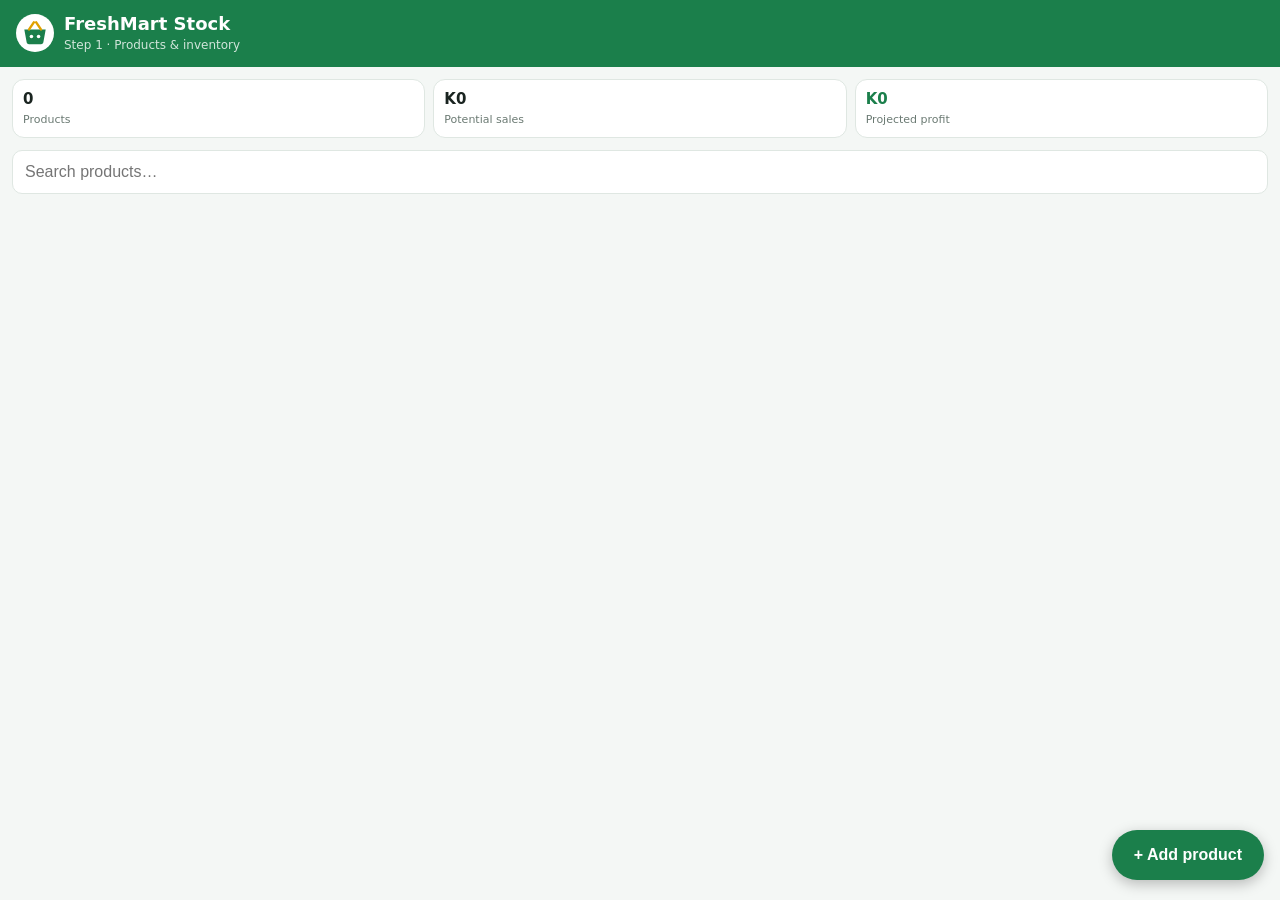
==== index.html @ 60456b50 "Add initial HTML structure for FreshMart Stock" ====
<!doctype html>
<html lang="en">
<head>
<meta charset="utf-8">
<meta name="viewport" content="width=device-width,initial-scale=1,maximum-scale=1">
<meta name="theme-color" content="#1b7f4b">
<title>FreshMart Stock</title>
<style>
:root{--g:#1b7f4b;--gd:#145f38;--bg:#f4f7f5;--card:#fff;--tx:#1a2420;--mu:#6b7a73;--bd:#dfe7e2;--red:#c0392b;--amb:#e0a100}
*{box-sizing:border-box;-webkit-tap-highlight-color:transparent}
body{margin:0;font-family:system-ui,Segoe UI,Roboto,sans-serif;background:var(--bg);color:var(--tx);padding-bottom:90px}
header{background:var(--g);color:#fff;padding:14px 16px;display:flex;align-items:center;gap:10px;position:sticky;top:0;z-index:5}
header h1{font-size:18px;margin:0;line-height:1.1}
header small{opacity:.8;font-size:12px}
.stats{display:grid;grid-template-columns:repeat(3,1fr);gap:8px;padding:12px 12px 4px}
.stat{background:var(--card);border-radius:12px;padding:10px;border:1px solid var(--bd)}
.stat b{display:block;font-size:15px}.stat span{font-size:11px;color:var(--mu)}
.stat.p b{color:var(--g)}
.search{padding:8px 12px}
input,select{width:100%;padding:12px;border:1px solid var(--bd);border-radius:10px;font-size:16px;background:#fff;color:var(--tx)}
label{font-size:12px;color:var(--mu);display:block;margin:10px 0 4px}
.item{background:var(--card);margin:8px 12px;border-radius:14px;border:1px solid var(--bd);padding:10px;display:flex;gap:10px;align-items:center}
.thumb{width:64px;height:64px;border-radius:12px;flex:none;object-fit:cover;display:flex;align-items:center;justify-content:center;color:#fff;font-weight:700;font-size:28px;overflow:hidden}
.thumb img{width:100%;height:100%;object-fit:cover}
.info{flex:1;min-width:0}
.info h3{margin:0;font-size:15px;white-space:nowrap;overflow:hidden;text-overflow:ellipsis}
.info .m{font-size:12px;color:var(--mu);margin-top:2px}
.info .pp{font-size:12px;color:var(--g);font-weight:600;margin-top:2px}
.qty{text-align:center;flex:none}
.qty b{font-size:20px;display:block}.qty span{font-size:10px;color:var(--mu)}
.low b{color:var(--red)}
.fab{position:fixed;right:16px;bottom:20px;background:var(--g);color:#fff;border:0;border-radius:28px;padding:16px 22px;font-size:16px;font-weight:600;box-shadow:0 4px 14px rgba(0,0,0,.25)}
.sheet{position:fixed;inset:0;background:rgba(0,0,0,.45);display:none;z-index:10;align-items:flex-end}
.sheet.on{display:flex}
.panel{background:#fff;width:100%;max-height:94vh;overflow:auto;border-radius:20px 20px 0 0;padding:16px}
.panel h2{margin:0 0 6px;font-size:18px}
.row{display:grid;grid-template-columns:1fr 1fr;gap:10px}
.photo{display:flex;gap:12px;align-items:center;margin-top:6px}
.photo .thumb{width:84px;height:84px;font-size:36px}
.btn{border:0;border-radius:10px;padding:13px;font-size:15px;font-weight:600;width:100%}
.btn.p{background:var(--g);color:#fff}.btn.s{background:#e8efeb;color:var(--tx)}.btn.d{background:#fdecea;color:var(--red)}
.calc{background:#eef8f2;border:1px solid #cfe8d9;border-radius:12px;padding:12px;margin-top:12px;font-size:14px}
.calc div{display:flex;justify-content:space-between;padding:3px 0}
.calc .big{font-weight:700;color:var(--g);font-size:16px;border-top:1px dashed #b9dcc8;margin-top:4px;padding-top:7px}
.empty{text-align:center;color:var(--mu);padding:50px 24px}
.acts{display:flex;gap:8px;margin-top:14px}
</style>
</head>
<body>
<header>
  <svg width="38" height="38" viewBox="0 0 64 64"><circle cx="32" cy="32" r="32" fill="#fff"/><path d="M14 26h36l-4 22a4 4 0 0 1-4 3H22a4 4 0 0 1-4-3z" fill="#1b7f4b"/><path d="M22 26l8-12M42 26l-8-12" stroke="#e0a100" stroke-width="4" stroke-linecap="round"/><circle cx="26" cy="38" r="3" fill="#fff"/><circle cx="38" cy="38" r="3" fill="#fff"/></svg>
  <div><h1>FreshMart Stock</h1><small>Step 1 · Products &amp; inventory</small></div>
</header>

<div class="stats">
  <div class="stat"><b id="sItems">0</b><span>Products</span></div>
  <div class="stat"><b id="sValue">K0</b><span>Potential sales</span></div>
  <div class="stat p"><b id="sProfit">K0</b><span>Projected profit</span></div>
</div>
<div class="search"><input id="q" placeholder="Search products…" oninput="render()"></div>
<div id="list"></div>
<button class="fab" onclick="openForm()">+ Add product</button>

<div class="sheet" id="sheet" onclick="if(event.target===this)closeForm()">
  <div class="panel">
    <h2 id="fTitle">New product</h2>
    <label>Product photo (tap to take or choose)</label>
    <div class="photo">
      <div class="thumb" id="fThumb" onclick="document.getElementById('file').click()">?</div>
      <div style="flex:1">
        <button class="btn s" onclick="document.getElementById('file').click()">📷 Capture photo</button>
        <div style="font-size:11px;color:var(--mu);margin-top:6px">No photo? A logo badge is made automatically from the name.</div>
      </div>
    </div>
    <input type="file" id="file" accept="image/*" capture="environment" hidden onchange="photo(this)">

    <label>Product name</label>
    <input id="fName" placeholder="e.g. Rice 5kg" oninput="calc();preview()">
    <div class="row">
      <div><label>Category</label>
        <select id="fCat"><option>Staples</option><option>Drinks</option><option>Dairy</option><option>Fresh</option><option>Snacks</option><option>Household</option><option>Other</option></select></div>
      <div><label>Unit</label><input id="fUnit" value="pcs" placeholder="pcs, kg, pack"></div>
    </div>
    <div class="row">
      <div><label>Cost price (K)</label><input id="fCost" type="number" inputmode="decimal" step="0.01" oninput="fromMarkup()"></div>
      <div><label>Markup (%)</label><input id="fMark" type="number" inputmode="decimal" step=
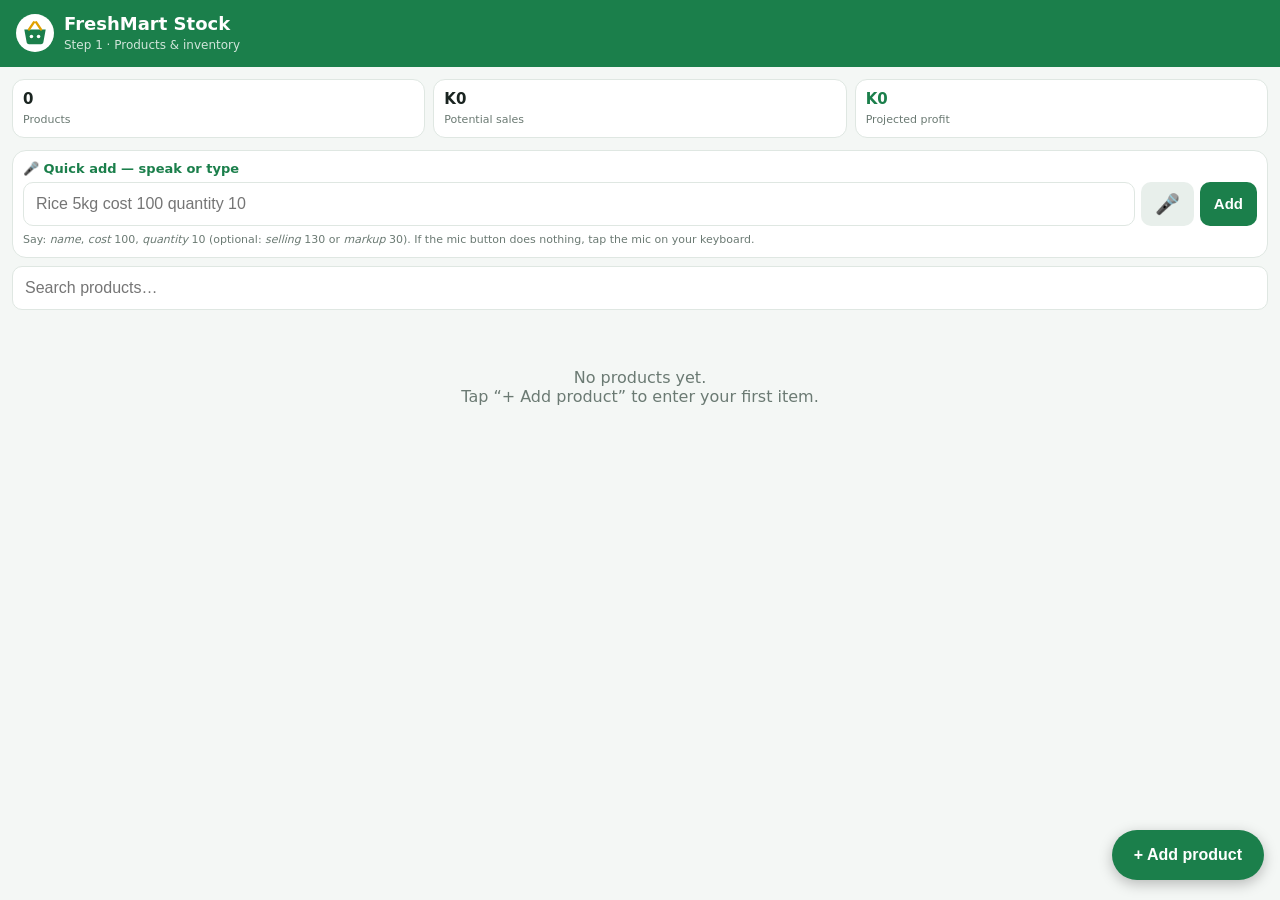
==== commit 8a169f62: "Update index.html" ====
--- a/index.html
+++ b/index.html
@@ -44,6 +44,14 @@
 .calc .big{font-weight:700;color:var(--g);font-size:16px;border-top:1px dashed #b9dcc8;margin-top:4px;padding-top:7px}
 .empty{text-align:center;color:var(--mu);padding:50px 24px}
 .acts{display:flex;gap:8px;margin-top:14px}
+.qa{background:#fff;margin:8px 12px 0;border:1px solid var(--bd);border-radius:14px;padding:10px}
+.qa-h{font-size:13px;font-weight:700;color:var(--g);margin-bottom:6px}
+.qa-r{display:flex;gap:6px}
+.qa-r input{flex:1;min-width:0}
+.qa-r button{border:0;border-radius:10px;font-size:15px;font-weight:600;padding:0 14px}
+.qa-r .mic{background:#e8efeb;font-size:20px}
+.qa-r .go{background:var(--g);color:#fff}
+.qa-t{font-size:11px;color:var(--mu);margin-top:6px;line-height:1.4}
 </style>
 </head>
 <body>
@@ -56,6 +64,15 @@
   <div class="stat"><b id="sItems">0</b><span>Products</span></div>
   <div class="stat"><b id="sValue">K0</b><span>Potential sales</span></div>
   <div class="stat p"><b id="sProfit">K0</b><span>Projected profit</span></div>
+</div>
+<div class="qa">
+  <div class="qa-h">🎤 Quick add — speak or type</div>
+  <div class="qa-r">
+    <input id="qa" placeholder="Rice 5kg cost 100 quantity 10" onkeydown="if(event.key==='Enter')quickAdd()">
+    <button class="mic" onclick="mic()">🎤</button>
+    <button class="go" onclick="quickAdd()">Add</button>
+  </div>
+  <div class="qa-t">Say: <i>name</i>, <i>cost</i> 100, <i>quantity</i> 10 (optional: <i>selling</i> 130 or <i>markup</i> 30). If the mic button does nothing, tap the mic on your keyboard.</div>
 </div>
 <div class="search"><input id="q" placeholder="Search products…" oninput="render()"></div>
 <div id="list"></div>
@@ -83,4 +100,163 @@
     </div>
     <div class="row">
       <div><label>Cost price (K)</label><input id="fCost" type="number" inputmode="decimal" step="0.01" oninput="fromMarkup()"></div>
-      <div><label>Markup (%)</label><input id="fMark" type="number" inputmode="decimal" step=
+      <div><label>Markup (%)</label><input id="fMark" type="number" inputmode="decimal" step="0.1" value="25" oninput="fromMarkup()"></div>
+    </div>
+    <label>Selling price (K) — auto, or type your own</label>
+    <input id="fSell" type="number" inputmode="decimal" step="0.01" oninput="fromSell()">
+    <div class="row">
+      <div><label>Quantity received</label><input id="fQty" type="number" inputmode="numeric" oninput="calc()"></div>
+      <div><label>Low-stock alert at</label><input id="fLow" type="number" inputmode="numeric" value="5"></div>
+    </div>
+
+    <div class="calc" id="calc"></div>
+    <div class="acts">
+      <button class="btn d" id="fDel" style="display:none" onclick="del()">Delete</button>
+      <button class="btn s" onclick="closeForm()">Cancel</button>
+      <button class="btn p" onclick="save()">Save</button>
+    </div>
+  </div>
+</div>
+
+<div class="sheet" id="rsheet" onclick="if(event.target===this)this.classList.remove('on')">
+  <div class="panel">
+    <h2 id="rTitle">Receive stock</h2>
+    <label>Quantity arriving</label>
+    <input id="rQty" type="number" inputmode="numeric">
+    <label>New cost price (K) — leave as is if unchanged</label>
+    <input id="rCost" type="number" inputmode="decimal" step="0.01">
+    <div class="acts">
+      <button class="btn s" onclick="document.getElementById('rsheet').classList.remove('on')">Cancel</button>
+      <button class="btn p" onclick="receive()">Add to stock</button>
+    </div>
+  </div>
+</div>
+
+<script>
+const K='freshmart.products.v1';
+let P=[];try{P=JSON.parse(localStorage.getItem(K)||'[]')}catch(e){P=[]}
+let editId=null,img=null,recId=null;
+const $=id=>document.getElementById(id);
+const M=n=>'K'+(Math.round((+n||0)*100)/100).toLocaleString(undefined,{minimumFractionDigits:0,maximumFractionDigits:2});
+const store=()=>{try{localStorage.setItem(K,JSON.stringify(P))}catch(e){alert('Storage full — photos are too big. Delete some items.')}};
+function hue(s){let h=0;for(const c of s)h=(h*31+c.charCodeAt(0))%360;return h}
+function badge(name,im){
+  if(im)return `<img src="${im}">`;
+  return (name||'?').trim().charAt(0).toUpperCase()||'?';
+}
+function bg(name){return `background:hsl(${hue(name||'?')},55%,42%)`}
+function render(){
+  const q=$('q').value.toLowerCase();
+  const L=P.filter(p=>p.name.toLowerCase().includes(q));
+  $('list').innerHTML=L.length?L.map(p=>{
+    const low=p.qty<=p.low;
+    return `<div class="item"><div class="thumb" style="${p.img?'':bg(p.name)}" onclick="openForm('${p.id}')">${badge(p.name,p.img)}</div>
+    <div class="info" onclick="openForm('${p.id}')"><h3>${esc(p.name)}</h3>
+    <div class="m">${esc(p.cat)} · Cost ${M(p.cost)} → Sell ${M(p.sell)}</div>
+    <div class="pp">Profit/unit ${M(p.sell-p.cost)} · If all sold ${M((p.sell-p.cost)*p.qty)}</div></div>
+    <div class="qty ${low?'low':''}" onclick="openRec('${p.id}')"><b>${p.qty}</b><span>${low?'LOW · ':''}${esc(p.unit)} · +stock</span></div></div>`}).join(''):
+    `<div class="empty">${P.length?'No match.':'No products yet.<br>Tap “+ Add product” to enter your first item.'}</div>`;
+  $('sItems').textContent=P.length;
+  $('sValue').textContent=M(P.reduce((a,p)=>a+p.sell*p.qty,0));
+  $('sProfit').textContent=M(P.reduce((a,p)=>a+(p.sell-p.cost)*p.qty,0));
+}
+function esc(s){return String(s).replace(/[&<>"]/g,c=>({'&':'&amp;','<':'&lt;','>':'&gt;','"':'&quot;'}[c]))}
+function preview(){const n=$('fName').value;$('fThumb').innerHTML=badge(n,img);$('fThumb').style.cssText=img?'':bg(n)}
+function photo(inp){
+  const f=inp.files[0];if(!f)return;
+  const r=new FileReader();
+  r.onload=e=>{const i=new Image();i.onload=()=>{
+    const s=320,c=document.createElement('canvas'),k=Math.min(1,s/Math.max(i.width,i.height));
+    c.width=i.width*k;c.height=i.height*k;c.getContext('2d').drawImage(i,0,0,c.width,c.height);
+    img=c.toDataURL('image/jpeg',.7);preview()};i.src=e.target.result};
+  r.readAsDataURL(f);inp.value='';
+}
+function fromMarkup(){
+  const c=+$('fCost').value,m=+$('fMark').value;
+  if(c>0)$('fSell').value=(Math.round(c*(1+m/100)*100)/100);calc();
+}
+function fromSell(){
+  const c=+$('fCost').value,s=+$('fSell').value;
+  if(c>0&&s>0)$('fMark').value=Math.round((s/c-1)*1000)/10;calc();
+}
+function calc(){
+  const c=+$('fCost').value||0,s=+$('fSell').value||0,q=+$('fQty').value||0;
+  $('calc').innerHTML=`<div><span>Money spent on stock</span><b>${M(c*q)}</b></div>
+  <div><span>Profit per unit</span><b>${M(s-c)}</b></div>
+  <div><span>Potential sales (all sold)</span><b>${M(s*q)}</b></div>
+  <div class="big"><span>Projected profit</span><span>${M((s-c)*q)}</span></div>`;
+}
+function openForm(id){
+  editId=id||null;const p=P.find(x=>x.id===id);
+  img=p?p.img:null;
+  $('fTitle').textContent=p?'Edit product':'New product';
+  $('fName').value=p?p.name:'';$('fCat').value=p?p.cat:'Staples';$('fUnit').value=p?p.unit:'pcs';
+  $('fCost').value=p?p.cost:'';$('fSell').value=p?p.sell:'';$('fQty').value=p?p.qty:'';$('fLow').value=p?p.low:5;
+  $('fMark').value=p&&p.cost>0?Math.round((p.sell/p.cost-1)*1000)/10:25;
+  $('fDel').style.display=p?'block':'none';
+  preview();calc();$('sheet').classList.add('on');
+}
+function closeForm(){$('sheet').classList.remove('on')}
+function save(){
+  const name=$('fName').value.trim(),cost=+$('fCost').value,sell=+$('fSell').value;
+  if(!name)return alert('Enter the product name.');
+  if(!(cost>0))return alert('Enter the cost price.');
+  if(!(sell>0))return alert('Enter a selling price or markup.');
+  const o={name,cat:$('fCat').value,unit:$('fUnit').value||'pcs',cost,sell,qty:+$('fQty').value||0,low:+$('fLow').value||0,img};
+  if(editId){Object.assign(P.find(x=>x.id===editId),o)}else{P.unshift({id:'p'+Date.now(),...o})}
+  store();closeForm();render();
+}
+function del(){if(confirm('Delete this product?')){P=P.filter(x=>x.id!==editId);store();closeForm();render()}}
+function openRec(id){recId=id;const p=P.find(x=>x.id===id);$('rTitle').textContent='Receive stock: '+p.name;$('rQty').value='';$('rCost').value=p.cost;$('rsheet').classList.add('on')}
+function receive(){
+  const p=P.find(x=>x.id===recId),q=+$('rQty').value,c=+$('rCost').value;
+  if(!(q>0))return alert('Enter the quantity.');
+  if(c>0&&c!==p.cost){const m=p.sell/p.cost;p.cost=c;p.sell=Math.round(c*m*100)/100}
+  p.qty+=q;store();$('rsheet').classList.remove('on');render();
+}
+/* ---- Quick add by voice / typing ---- */
+function parseQuick(t){
+  t=(t||'').toLowerCase().replace(/cost price/g,'cost').replace(/selling price|sell price|sale price/g,'selling').replace(/mark up/g,'markup').replace(/kwacha|zmw/g,' ').replace(/,/g,' ');
+  const g=re=>{const m=t.match(re);return m?parseFloat(m[1]):null};
+  const kw=/\b(cost|costs|bought|price|sell|selling|sells|markup|quantity|qty|pieces|units|stock|received)\b/;
+  const i=t.search(kw);
+  let name=(i>0?t.slice(0,i):(i===0?'':t)).replace(/\b(add|new|product)\b/g,'').trim();
+  name=name.charAt(0).toUpperCase()+name.slice(1);
+  const N='(\\d+(?:\\.\\d+)?)';
+  const cost=g(new RegExp('\\b(?:cost|costs|bought)\\b\\D{0,12}?'+N));
+  const sell=g(new RegExp('\\b(?:selling|sell|sells|price)\\b\\D{0,12}?'+N));
+  const mark=g(new RegExp('\\bmarkup\\b\\D{0,12}?'+N));
+  let qty=g(new RegExp('\\b(?:quantity|qty|stock|received)\\b\\D{0,12}?'+N));
+  if(qty===null)qty=g(new RegExp(N+'\\s*(?:pieces|units|packs|bags|bottles|loaves)'));
+  return {name,cost,sell,mark,qty};
+}
+//END_PARSE
+function quickAdd(){
+  const txt=$('qa').value.trim();
+  if(!txt)return alert('Say or type the product first, e.g. Rice 5kg cost 100 quantity 10');
+  const r=parseQuick(txt);
+  openForm();
+  if(r.name)$('fName').value=r.name;
+  if(r.cost!==null)$('fCost').value=r.cost;
+  if(r.qty!==null)$('fQty').value=r.qty;
+  if(r.mark!==null)$('fMark').value=r.mark;
+  if(r.cost!==null){ if(r.sell!==null){$('fSell').value=r.sell;fromSell()}else fromMarkup() }
+  else if(r.sell!==null)$('fSell').value=r.sell;
+  preview();calc();
+  $('qa').value='';
+  if(r.cost===null||!r.name)setTimeout(()=>alert('I heard: "'+txt+'"\nCheck the name and cost price, then tap Save.'),150);
+}
+function mic(){
+  const SR=window.SpeechRecognition||window.webkitSpeechRecognition;
+  if(!SR){$('qa').focus();return alert('Tap the microphone on your keyboard, speak, then tap Add.')}
+  try{
+    const r=new SR();r.lang='en-US';r.interimResults=false;
+    r.onresult=e=>{$('qa').value=e.results[0][0].transcript;quickAdd()};
+    r.onerror=()=>{$('qa').focus();alert('Mic not available here. Tap the microphone on your keyboard, speak, then tap Add.')};
+    r.start();
+  }catch(e){$('qa').focus();alert('Tap the microphone on your keyboard, speak, then tap Add.')}
+}
+render();
+</script>
+</body>
+</html>
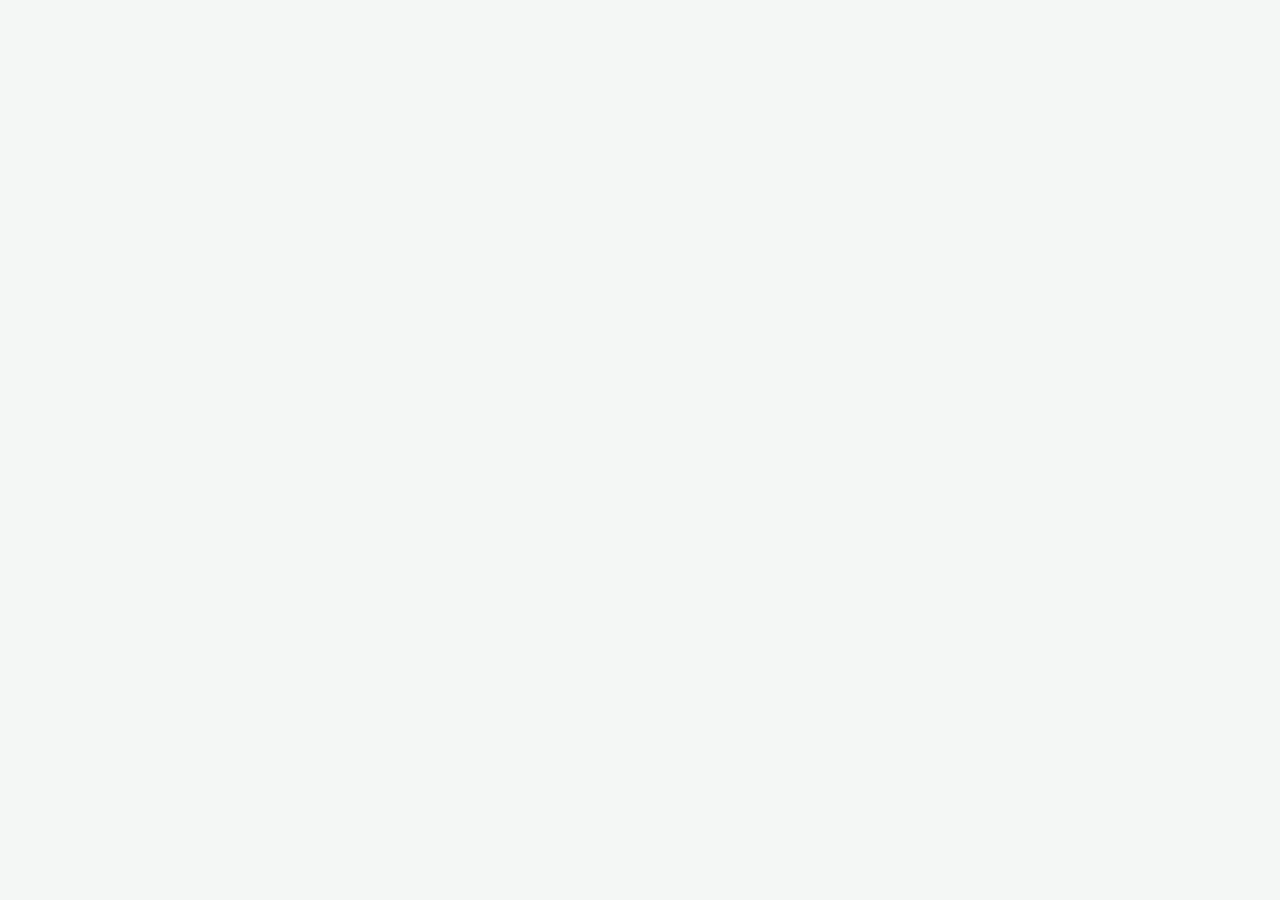
==== commit ad432684: "Adjust grid layout and style for stats section" ====
--- a/index.html
+++ b/index.html
@@ -12,9 +12,9 @@
 header{background:var(--g);color:#fff;padding:14px 16px;display:flex;align-items:center;gap:10px;position:sticky;top:0;z-index:5}
 header h1{font-size:18px;margin:0;line-height:1.1}
 header small{opacity:.8;font-size:12px}
-.stats{display:grid;grid-template-columns:repeat(3,1fr);gap:8px;padding:12px 12px 4px}
+.stats{display:grid;grid-template-columns:1fr 1fr;gap:8px;padding:12px 12px 4px}
 .stat{background:var(--card);border-radius:12px;padding:10px;border:1px solid var(--bd)}
-.stat b{display:block;font-size:15px}.stat span{font-size:11px;color:var(--mu)}
+.stat b{display:block;font-size:16px}.stat span{font-size:11px;color:var(--mu)}
 .stat.p b{color:var(--g)}
 .search{padding:8px 12px}
 input,select{width:100%;padding:12px;border:1px solid var(--bd);border-radius:10px;font-size:16px;background:#fff;color:var(--tx)}
@@ -29,234 +29,12 @@
 .qty{text-align:center;flex:none}
 .qty b{font-size:20px;display:block}.qty span{font-size:10px;color:var(--mu)}
 .low b{color:var(--red)}
+.red{color:var(--red);font-weight:600}
+.sellb{border:0;background:var(--g);color:#fff;border-radius:10px;padding:10px 12px;font-weight:600;font-size:13px;flex:none}
 .fab{position:fixed;right:16px;bottom:20px;background:var(--g);color:#fff;border:0;border-radius:28px;padding:16px 22px;font-size:16px;font-weight:600;box-shadow:0 4px 14px rgba(0,0,0,.25)}
 .sheet{position:fixed;inset:0;background:rgba(0,0,0,.45);display:none;z-index:10;align-items:flex-end}
 .sheet.on{display:flex}
 .panel{background:#fff;width:100%;max-height:94vh;overflow:auto;border-radius:20px 20px 0 0;padding:16px}
 .panel h2{margin:0 0 6px;font-size:18px}
 .row{display:grid;grid-template-columns:1fr 1fr;gap:10px}
-.photo{display:flex;gap:12px;align-items:center;margin-top:6px}
-.photo .thumb{width:84px;height:84px;font-size:36px}
-.btn{border:0;border-radius:10px;padding:13px;font-size:15px;font-weight:600;width:100%}
-.btn.p{background:var(--g);color:#fff}.btn.s{background:#e8efeb;color:var(--tx)}.btn.d{background:#fdecea;color:var(--red)}
-.calc{background:#eef8f2;border:1px solid #cfe8d9;border-radius:12px;padding:12px;margin-top:12px;font-size:14px}
-.calc div{display:flex;justify-content:space-between;padding:3px 0}
-.calc .big{font-weight:700;color:var(--g);font-size:16px;border-top:1px dashed #b9dcc8;margin-top:4px;padding-top:7px}
-.empty{text-align:center;color:var(--mu);padding:50px 24px}
-.acts{display:flex;gap:8px;margin-top:14px}
-.qa{background:#fff;margin:8px 12px 0;border:1px solid var(--bd);border-radius:14px;padding:10px}
-.qa-h{font-size:13px;font-weight:700;color:var(--g);margin-bottom:6px}
-.qa-r{display:flex;gap:6px}
-.qa-r input{flex:1;min-width:0}
-.qa-r button{border:0;border-radius:10px;font-size:15px;font-weight:600;padding:0 14px}
-.qa-r .mic{background:#e8efeb;font-size:20px}
-.qa-r .go{background:var(--g);color:#fff}
-.qa-t{font-size:11px;color:var(--mu);margin-top:6px;line-height:1.4}
-</style>
-</head>
-<body>
-<header>
-  <svg width="38" height="38" viewBox="0 0 64 64"><circle cx="32" cy="32" r="32" fill="#fff"/><path d="M14 26h36l-4 22a4 4 0 0 1-4 3H22a4 4 0 0 1-4-3z" fill="#1b7f4b"/><path d="M22 26l8-12M42 26l-8-12" stroke="#e0a100" stroke-width="4" stroke-linecap="round"/><circle cx="26" cy="38" r="3" fill="#fff"/><circle cx="38" cy="38" r="3" fill="#fff"/></svg>
-  <div><h1>FreshMart Stock</h1><small>Step 1 · Products &amp; inventory</small></div>
-</header>
-
-<div class="stats">
-  <div class="stat"><b id="sItems">0</b><span>Products</span></div>
-  <div class="stat"><b id="sValue">K0</b><span>Potential sales</span></div>
-  <div class="stat p"><b id="sProfit">K0</b><span>Projected profit</span></div>
-</div>
-<div class="qa">
-  <div class="qa-h">🎤 Quick add — speak or type</div>
-  <div class="qa-r">
-    <input id="qa" placeholder="Rice 5kg cost 100 quantity 10" onkeydown="if(event.key==='Enter')quickAdd()">
-    <button class="mic" onclick="mic()">🎤</button>
-    <button class="go" onclick="quickAdd()">Add</button>
-  </div>
-  <div class="qa-t">Say: <i>name</i>, <i>cost</i> 100, <i>quantity</i> 10 (optional: <i>selling</i> 130 or <i>markup</i> 30). If the mic button does nothing, tap the mic on your keyboard.</div>
-</div>
-<div class="search"><input id="q" placeholder="Search products…" oninput="render()"></div>
-<div id="list"></div>
-<button class="fab" onclick="openForm()">+ Add product</button>
-
-<div class="sheet" id="sheet" onclick="if(event.target===this)closeForm()">
-  <div class="panel">
-    <h2 id="fTitle">New product</h2>
-    <label>Product photo (tap to take or choose)</label>
-    <div class="photo">
-      <div class="thumb" id="fThumb" onclick="document.getElementById('file').click()">?</div>
-      <div style="flex:1">
-        <button class="btn s" onclick="document.getElementById('file').click()">📷 Capture photo</button>
-        <div style="font-size:11px;color:var(--mu);margin-top:6px">No photo? A logo badge is made automatically from the name.</div>
-      </div>
-    </div>
-    <input type="file" id="file" accept="image/*" capture="environment" hidden onchange="photo(this)">
-
-    <label>Product name</label>
-    <input id="fName" placeholder="e.g. Rice 5kg" oninput="calc();preview()">
-    <div class="row">
-      <div><label>Category</label>
-        <select id="fCat"><option>Staples</option><option>Drinks</option><option>Dairy</option><option>Fresh</option><option>Snacks</option><option>Household</option><option>Other</option></select></div>
-      <div><label>Unit</label><input id="fUnit" value="pcs" placeholder="pcs, kg, pack"></div>
-    </div>
-    <div class="row">
-      <div><label>Cost price (K)</label><input id="fCost" type="number" inputmode="decimal" step="0.01" oninput="fromMarkup()"></div>
-      <div><label>Markup (%)</label><input id="fMark" type="number" inputmode="decimal" step="0.1" value="25" oninput="fromMarkup()"></div>
-    </div>
-    <label>Selling price (K) — auto, or type your own</label>
-    <input id="fSell" type="number" inputmode="decimal" step="0.01" oninput="fromSell()">
-    <div class="row">
-      <div><label>Quantity received</label><input id="fQty" type="number" inputmode="numeric" oninput="calc()"></div>
-      <div><label>Low-stock alert at</label><input id="fLow" type="number" inputmode="numeric" value="5"></div>
-    </div>
-
-    <div class="calc" id="calc"></div>
-    <div class="acts">
-      <button class="btn d" id="fDel" style="display:none" onclick="del()">Delete</button>
-      <button class="btn s" onclick="closeForm()">Cancel</button>
-      <button class="btn p" onclick="save()">Save</button>
-    </div>
-  </div>
-</div>
-
-<div class="sheet" id="rsheet" onclick="if(event.target===this)this.classList.remove('on')">
-  <div class="panel">
-    <h2 id="rTitle">Receive stock</h2>
-    <label>Quantity arriving</label>
-    <input id="rQty" type="number" inputmode="numeric">
-    <label>New cost price (K) — leave as is if unchanged</label>
-    <input id="rCost" type="number" inputmode="decimal" step="0.01">
-    <div class="acts">
-      <button class="btn s" onclick="document.getElementById('rsheet').classList.remove('on')">Cancel</button>
-      <button class="btn p" onclick="receive()">Add to stock</button>
-    </div>
-  </div>
-</div>
-
-<script>
-const K='freshmart.products.v1';
-let P=[];try{P=JSON.parse(localStorage.getItem(K)||'[]')}catch(e){P=[]}
-let editId=null,img=null,recId=null;
-const $=id=>document.getElementById(id);
-const M=n=>'K'+(Math.round((+n||0)*100)/100).toLocaleString(undefined,{minimumFractionDigits:0,maximumFractionDigits:2});
-const store=()=>{try{localStorage.setItem(K,JSON.stringify(P))}catch(e){alert('Storage full — photos are too big. Delete some items.')}};
-function hue(s){let h=0;for(const c of s)h=(h*31+c.charCodeAt(0))%360;return h}
-function badge(name,im){
-  if(im)return `<img src="${im}">`;
-  return (name||'?').trim().charAt(0).toUpperCase()||'?';
-}
-function bg(name){return `background:hsl(${hue(name||'?')},55%,42%)`}
-function render(){
-  const q=$('q').value.toLowerCase();
-  const L=P.filter(p=>p.name.toLowerCase().includes(q));
-  $('list').innerHTML=L.length?L.map(p=>{
-    const low=p.qty<=p.low;
-    return `<div class="item"><div class="thumb" style="${p.img?'':bg(p.name)}" onclick="openForm('${p.id}')">${badge(p.name,p.img)}</div>
-    <div class="info" onclick="openForm('${p.id}')"><h3>${esc(p.name)}</h3>
-    <div class="m">${esc(p.cat)} · Cost ${M(p.cost)} → Sell ${M(p.sell)}</div>
-    <div class="pp">Profit/unit ${M(p.sell-p.cost)} · If all sold ${M((p.sell-p.cost)*p.qty)}</div></div>
-    <div class="qty ${low?'low':''}" onclick="openRec('${p.id}')"><b>${p.qty}</b><span>${low?'LOW · ':''}${esc(p.unit)} · +stock</span></div></div>`}).join(''):
-    `<div class="empty">${P.length?'No match.':'No products yet.<br>Tap “+ Add product” to enter your first item.'}</div>`;
-  $('sItems').textContent=P.length;
-  $('sValue').textContent=M(P.reduce((a,p)=>a+p.sell*p.qty,0));
-  $('sProfit').textContent=M(P.reduce((a,p)=>a+(p.sell-p.cost)*p.qty,0));
-}
-function esc(s){return String(s).replace(/[&<>"]/g,c=>({'&':'&amp;','<':'&lt;','>':'&gt;','"':'&quot;'}[c]))}
-function preview(){const n=$('fName').value;$('fThumb').innerHTML=badge(n,img);$('fThumb').style.cssText=img?'':bg(n)}
-function photo(inp){
-  const f=inp.files[0];if(!f)return;
-  const r=new FileReader();
-  r.onload=e=>{const i=new Image();i.onload=()=>{
-    const s=320,c=document.createElement('canvas'),k=Math.min(1,s/Math.max(i.width,i.height));
-    c.width=i.width*k;c.height=i.height*k;c.getContext('2d').drawImage(i,0,0,c.width,c.height);
-    img=c.toDataURL('image/jpeg',.7);preview()};i.src=e.target.result};
-  r.readAsDataURL(f);inp.value='';
-}
-function fromMarkup(){
-  const c=+$('fCost').value,m=+$('fMark').value;
-  if(c>0)$('fSell').value=(Math.round(c*(1+m/100)*100)/100);calc();
-}
-function fromSell(){
-  const c=+$('fCost').value,s=+$('fSell').value;
-  if(c>0&&s>0)$('fMark').value=Math.round((s/c-1)*1000)/10;calc();
-}
-function calc(){
-  const c=+$('fCost').value||0,s=+$('fSell').value||0,q=+$('fQty').value||0;
-  $('calc').innerHTML=`<div><span>Money spent on stock</span><b>${M(c*q)}</b></div>
-  <div><span>Profit per unit</span><b>${M(s-c)}</b></div>
-  <div><span>Potential sales (all sold)</span><b>${M(s*q)}</b></div>
-  <div class="big"><span>Projected profit</span><span>${M((s-c)*q)}</span></div>`;
-}
-function openForm(id){
-  editId=id||null;const p=P.find(x=>x.id===id);
-  img=p?p.img:null;
-  $('fTitle').textContent=p?'Edit product':'New product';
-  $('fName').value=p?p.name:'';$('fCat').value=p?p.cat:'Staples';$('fUnit').value=p?p.unit:'pcs';
-  $('fCost').value=p?p.cost:'';$('fSell').value=p?p.sell:'';$('fQty').value=p?p.qty:'';$('fLow').value=p?p.low:5;
-  $('fMark').value=p&&p.cost>0?Math.round((p.sell/p.cost-1)*1000)/10:25;
-  $('fDel').style.display=p?'block':'none';
-  preview();calc();$('sheet').classList.add('on');
-}
-function closeForm(){$('sheet').classList.remove('on')}
-function save(){
-  const name=$('fName').value.trim(),cost=+$('fCost').value,sell=+$('fSell').value;
-  if(!name)return alert('Enter the product name.');
-  if(!(cost>0))return alert('Enter the cost price.');
-  if(!(sell>0))return alert('Enter a selling price or markup.');
-  const o={name,cat:$('fCat').value,unit:$('fUnit').value||'pcs',cost,sell,qty:+$('fQty').value||0,low:+$('fLow').value||0,img};
-  if(editId){Object.assign(P.find(x=>x.id===editId),o)}else{P.unshift({id:'p'+Date.now(),...o})}
-  store();closeForm();render();
-}
-function del(){if(confirm('Delete this product?')){P=P.filter(x=>x.id!==editId);store();closeForm();render()}}
-function openRec(id){recId=id;const p=P.find(x=>x.id===id);$('rTitle').textContent='Receive stock: '+p.name;$('rQty').value='';$('rCost').value=p.cost;$('rsheet').classList.add('on')}
-function receive(){
-  const p=P.find(x=>x.id===recId),q=+$('rQty').value,c=+$('rCost').value;
-  if(!(q>0))return alert('Enter the quantity.');
-  if(c>0&&c!==p.cost){const m=p.sell/p.cost;p.cost=c;p.sell=Math.round(c*m*100)/100}
-  p.qty+=q;store();$('rsheet').classList.remove('on');render();
-}
-/* ---- Quick add by voice / typing ---- */
-function parseQuick(t){
-  t=(t||'').toLowerCase().replace(/cost price/g,'cost').replace(/selling price|sell price|sale price/g,'selling').replace(/mark up/g,'markup').replace(/kwacha|zmw/g,' ').replace(/,/g,' ');
-  const g=re=>{const m=t.match(re);return m?parseFloat(m[1]):null};
-  const kw=/\b(cost|costs|bought|price|sell|selling|sells|markup|quantity|qty|pieces|units|stock|received)\b/;
-  const i=t.search(kw);
-  let name=(i>0?t.slice(0,i):(i===0?'':t)).replace(/\b(add|new|product)\b/g,'').trim();
-  name=name.charAt(0).toUpperCase()+name.slice(1);
-  const N='(\\d+(?:\\.\\d+)?)';
-  const cost=g(new RegExp('\\b(?:cost|costs|bought)\\b\\D{0,12}?'+N));
-  const sell=g(new RegExp('\\b(?:selling|sell|sells|price)\\b\\D{0,12}?'+N));
-  const mark=g(new RegExp('\\bmarkup\\b\\D{0,12}?'+N));
-  let qty=g(new RegExp('\\b(?:quantity|qty|stock|received)\\b\\D{0,12}?'+N));
-  if(qty===null)qty=g(new RegExp(N+'\\s*(?:pieces|units|packs|bags|bottles|loaves)'));
-  return {name,cost,sell,mark,qty};
-}
-//END_PARSE
-function quickAdd(){
-  const txt=$('qa').value.trim();
-  if(!txt)return alert('Say or type the product first, e.g. Rice 5kg cost 100 quantity 10');
-  const r=parseQuick(txt);
-  openForm();
-  if(r.name)$('fName').value=r.name;
-  if(r.cost!==null)$('fCost').value=r.cost;
-  if(r.qty!==null)$('fQty').value=r.qty;
-  if(r.mark!==null)$('fMark').value=r.mark;
-  if(r.cost!==null){ if(r.sell!==null){$('fSell').value=r.sell;fromSell()}else fromMarkup() }
-  else if(r.sell!==null)$('fSell').value=r.sell;
-  preview();calc();
-  $('qa').value='';
-  if(r.cost===null||!r.name)setTimeout(()=>alert('I heard: "'+txt+'"\nCheck the name and cost price, then tap Save.'),150);
-}
-function mic(){
-  const SR=window.SpeechRecognition||window.webkitSpeechRecognition;
-  if(!SR){$('qa').focus();return alert('Tap the microphone on your keyboard, speak, then tap Add.')}
-  try{
-    const r=new SR();r.lang='en-US';r.interimResults=false;
-    r.onresult=e=>{$('qa').value=e.results[0][0].transcript;quickAdd()};
-    r.onerror=()=>{$('qa').focus();alert('Mic not available here. Tap the microphone on your keyboard, speak, then tap Add.')};
-    r.start();
-  }catch(e){$('qa').focus();alert('Tap the microphone on your keyboard, speak, then tap Add.')}
-}
-render();
-</script>
-</body>
-</html>
+.photo{displ
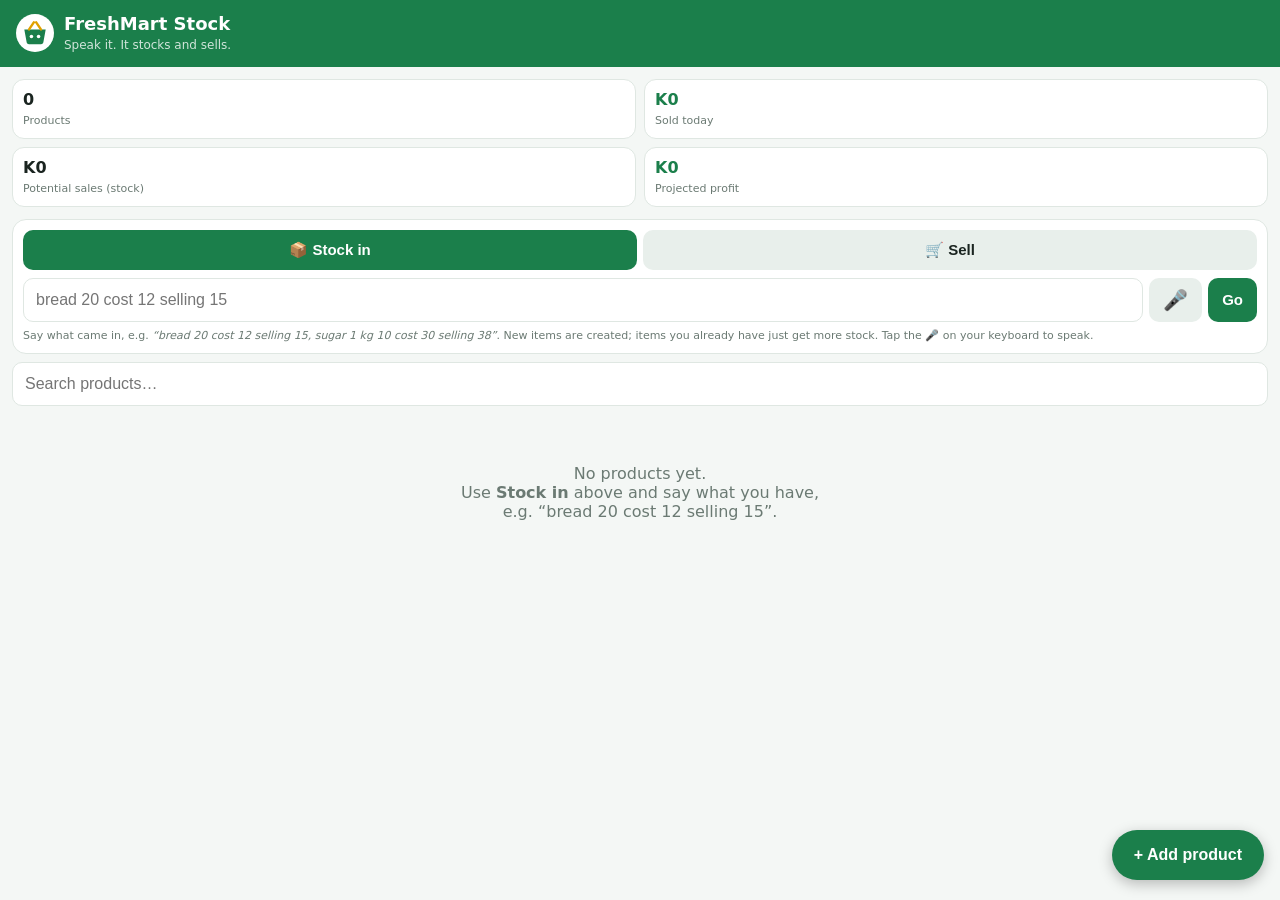
==== commit b9d8756d: "Update styles and structure in index.html" ====
--- a/index.html
+++ b/index.html
@@ -37,4 +37,407 @@
 .panel{background:#fff;width:100%;max-height:94vh;overflow:auto;border-radius:20px 20px 0 0;padding:16px}
 .panel h2{margin:0 0 6px;font-size:18px}
 .row{display:grid;grid-template-columns:1fr 1fr;gap:10px}
-.photo{displ
+.photo{display:flex;gap:12px;align-items:center;margin-top:6px}
+.photo .thumb{width:84px;height:84px;font-size:36px}
+.btn{border:0;border-radius:10px;padding:13px;font-size:15px;font-weight:600;width:100%}
+.btn.p{background:var(--g);color:#fff}.btn.s{background:#e8efeb;color:var(--tx)}.btn.d{background:#fdecea;color:var(--red)}
+.calc{background:#eef8f2;border:1px solid #cfe8d9;border-radius:12px;padding:12px;margin-top:12px;font-size:14px}
+.calc div{display:flex;justify-content:space-between;padding:3px 0}
+.calc .big{font-weight:700;color:var(--g);font-size:16px;border-top:1px dashed #b9dcc8;margin-top:4px;padding-top:7px}
+.empty{text-align:center;color:var(--mu);padding:50px 24px}
+.acts{display:flex;gap:8px;margin-top:14px}
+.cmd{background:#fff;margin:8px 12px 0;border:1px solid var(--bd);border-radius:14px;padding:10px}
+.tabs{display:grid;grid-template-columns:1fr 1fr;gap:6px;margin-bottom:8px}
+.tab{border:0;border-radius:10px;padding:11px;font-size:15px;font-weight:700;background:#e8efeb;color:var(--tx)}
+.tab.on{background:var(--g);color:#fff}
+.qa-r{display:flex;gap:6px}
+.qa-r input{flex:1;min-width:0}
+.qa-r button{border:0;border-radius:10px;font-size:15px;font-weight:600;padding:0 14px}
+.qa-r .mic{background:#e8efeb;font-size:20px}
+.qa-r .go{background:var(--g);color:#fff}
+.qa-t{font-size:11px;color:var(--mu);margin-top:6px;line-height:1.4}
+.ln{display:flex;align-items:center;gap:8px;padding:10px 0;border-bottom:1px solid var(--bd)}
+.ln-n{flex:1;min-width:0}.ln-n b{display:block;font-size:15px}
+.ln-s{font-size:12px;color:var(--mu);margin-top:2px}
+.ln-t{font-weight:700;min-width:64px;text-align:right}
+.stp{display:flex;align-items:center;gap:8px}
+.stp button{width:34px;height:34px;border:0;border-radius:50%;background:#e8efeb;font-size:20px;font-weight:700}
+.stp b{min-width:22px;text-align:center}
+.x{border:0;background:none;color:var(--red);font-size:20px;padding:4px 8px}
+.tot{display:flex;justify-content:space-between;font-size:22px;font-weight:800;color:var(--g);padding:12px 0 4px}
+.chg{font-size:20px;font-weight:800;margin-top:10px;text-align:center;padding:10px;border-radius:10px;background:#eef8f2;color:var(--g)}
+.chg.bad{background:#fdecea;color:var(--red)}
+#toast{position:fixed;left:50%;bottom:90px;transform:translateX(-50%);background:#1a2420;color:#fff;padding:12px 18px;border-radius:12px;font-size:14px;z-index:30;display:none;max-width:90%;text-align:center}
+</style>
+</head>
+<body>
+<header>
+  <svg width="38" height="38" viewBox="0 0 64 64"><circle cx="32" cy="32" r="32" fill="#fff"/><path d="M14 26h36l-4 22a4 4 0 0 1-4 3H22a4 4 0 0 1-4-3z" fill="#1b7f4b"/><path d="M22 26l8-12M42 26l-8-12" stroke="#e0a100" stroke-width="4" stroke-linecap="round"/><circle cx="26" cy="38" r="3" fill="#fff"/><circle cx="38" cy="38" r="3" fill="#fff"/></svg>
+  <div><h1>FreshMart Stock</h1><small>Speak it. It stocks and sells.</small></div>
+</header>
+
+<div class="stats">
+  <div class="stat"><b id="sItems">0</b><span>Products</span></div>
+  <div class="stat p"><b id="sToday">K0</b><span>Sold today</span></div>
+  <div class="stat"><b id="sValue">K0</b><span>Potential sales (stock)</span></div>
+  <div class="stat p"><b id="sProfit">K0</b><span>Projected profit</span></div>
+</div>
+
+<div class="cmd">
+  <div class="tabs">
+    <button class="tab on" id="tStock" onclick="setMode('stock')">📦 Stock in</button>
+    <button class="tab" id="tSell" onclick="setMode('sell')">🛒 Sell</button>
+  </div>
+  <div class="qa-r">
+    <input id="qa" autocomplete="off" onkeydown="if(event.key==='Enter')runCmd()">
+    <button class="mic" onclick="mic()">🎤</button>
+    <button class="go" onclick="runCmd()">Go</button>
+  </div>
+  <div class="qa-t" id="hint"></div>
+</div>
+
+<div class="search"><input id="q" placeholder="Search products…" oninput="render()"></div>
+<div id="list"></div>
+<button class="fab" onclick="openForm()">+ Add product</button>
+<div id="toast"></div>
+
+<div class="sheet" id="vsheet" onclick="if(event.target===this)closeV()"><div class="panel" id="vpanel"></div></div>
+
+<div class="sheet" id="sheet" onclick="if(event.target===this)closeForm()">
+  <div class="panel">
+    <h2 id="fTitle">New product</h2>
+    <label>Product photo (tap to take or choose)</label>
+    <div class="photo">
+      <div class="thumb" id="fThumb" onclick="document.getElementById('file').click()">?</div>
+      <div style="flex:1">
+        <button class="btn s" onclick="document.getElementById('file').click()">📷 Capture photo</button>
+        <div style="font-size:11px;color:var(--mu);margin-top:6px">No photo? A logo badge is made automatically from the name.</div>
+      </div>
+    </div>
+    <input type="file" id="file" accept="image/*" capture="environment" hidden onchange="photo(this)">
+
+    <label>Product name</label>
+    <input id="fName" placeholder="e.g. Rice 5kg" oninput="calc();preview()">
+    <div class="row">
+      <div><label>Category</label>
+        <select id="fCat"><option>Staples</option><option>Drinks</option><option>Dairy</option><option>Fresh</option><option>Snacks</option><option>Household</option><option>Other</option></select></div>
+      <div><label>Unit</label><input id="fUnit" value="pcs" placeholder="pcs, kg, pack"></div>
+    </div>
+    <div class="row">
+      <div><label>Cost price (K)</label><input id="fCost" type="number" inputmode="decimal" step="0.01" oninput="fromMarkup()"></div>
+      <div><label>Markup (%)</label><input id="fMark" type="number" inputmode="decimal" step="0.1" value="25" oninput="fromMarkup()"></div>
+    </div>
+    <label>Selling price (K) — auto, or type your own</label>
+    <input id="fSell" type="number" inputmode="decimal" step="0.01" oninput="fromSell()">
+    <div class="row">
+      <div><label>Quantity in stock</label><input id="fQty" type="number" inputmode="numeric" oninput="calc()"></div>
+      <div><label>Low-stock alert at</label><input id="fLow" type="number" inputmode="numeric" value="5"></div>
+    </div>
+
+    <div class="calc" id="calc"></div>
+    <div class="acts">
+      <button class="btn d" id="fDel" style="display:none" onclick="del()">Delete</button>
+      <button class="btn s" onclick="closeForm()">Cancel</button>
+      <button class="btn p" onclick="save()">Save</button>
+    </div>
+  </div>
+</div>
+
+<div class="sheet" id="rsheet" onclick="if(event.target===this)this.classList.remove('on')">
+  <div class="panel">
+    <h2 id="rTitle">Receive stock</h2>
+    <label>Quantity arriving</label>
+    <input id="rQty" type="number" inputmode="numeric">
+    <label>New cost price (K) — leave as is if unchanged</label>
+    <input id="rCost" type="number" inputmode="decimal" step="0.01">
+    <div class="acts">
+      <button class="btn s" onclick="document.getElementById('rsheet').classList.remove('on')">Cancel</button>
+      <button class="btn p" onclick="receive()">Add to stock</button>
+    </div>
+  </div>
+</div><script>
+const K='freshmart.products.v1',KS='freshmart.sales.v1';
+function load(k){try{return JSON.parse(localStorage.getItem(k)||'[]')}catch(e){return []}}
+let P=load(K),S=load(KS);
+let editId=null,img=null,recId=null,mode='stock',cart=[],miss=[],sl=[],givenVal='';
+const $=id=>document.getElementById(id);
+const M=n=>'K'+(Math.round((+n||0)*100)/100).toLocaleString(undefined,{minimumFractionDigits:0,maximumFractionDigits:2});
+const rnd=n=>Math.round(n*100)/100;
+function put(k,v){try{localStorage.setItem(k,JSON.stringify(v))}catch(e){alert('Storage full — photos are too big. Delete some items.')}}
+const store=()=>put(K,P);
+function esc(s){return String(s).replace(/[&<>"]/g,c=>({'&':'&amp;','<':'&lt;','>':'&gt;','"':'&quot;'}[c]))}
+function toast(t){const e=$('toast');e.textContent=t;e.style.display='block';clearTimeout(toast.t);toast.t=setTimeout(()=>e.style.display='none',3500)}
+function hue(s){let h=0;for(const c of s)h=(h*31+c.charCodeAt(0))%360;return h}
+function badge(name,im){if(im)return `<img src="${im}">`;return (name||'?').trim().charAt(0).toUpperCase()||'?'}
+function bg(name){return `background:hsl(${hue(name||'?')},55%,42%)`}
+
+/* ================= LIST ================= */
+function render(){
+  const q=$('q').value.toLowerCase();
+  const L=P.filter(p=>p.name.toLowerCase().includes(q));
+  $('list').innerHTML=L.length?L.map(p=>{
+    const low=p.qty<=p.low;
+    return `<div class="item"><div class="thumb" style="${p.img?'':bg(p.name)}" onclick="openForm('${p.id}')">${badge(p.name,p.img)}</div>
+    <div class="info" onclick="openForm('${p.id}')"><h3>${esc(p.name)}</h3>
+    <div class="m">Cost ${M(p.cost)} → Sell ${M(p.sell)}${p.sell<=0?' · <span class="red">⚠ set price</span>':''}</div>
+    <div class="pp">Profit/unit ${M(p.sell-p.cost)} · If all sold ${M((p.sell-p.cost)*p.qty)}</div></div>
+    <div class="qty ${low?'low':''}" onclick="openRec('${p.id}')"><b>${p.qty}</b><span>${low?'LOW · ':''}${esc(p.unit)} · +stock</span></div>
+    <button class="sellb" onclick="sellOne('${p.id}')">Sell</button></div>`}).join(''):
+    `<div class="empty">${P.length?'No match.':'No products yet.<br>Use <b>Stock in</b> above and say what you have,<br>e.g. “bread 20 cost 12 selling 15”.'}</div>`;
+  const d0=new Date();d0.setHours(0,0,0,0);
+  $('sItems').textContent=P.length;
+  $('sToday').textContent=M(S.filter(s=>s.t>=d0.getTime()).reduce((a,s)=>a+s.total,0));
+  $('sValue').textContent=M(P.reduce((a,p)=>a+p.sell*p.qty,0));
+  $('sProfit').textContent=M(P.reduce((a,p)=>a+(p.sell-p.cost)*p.qty,0));
+}
+
+/* ================= SPEECH → ITEMS ================= */
+//PARSE_START
+const NW={zero:0,one:1,two:2,three:3,four:4,five:5,six:6,seven:7,eight:8,nine:9,ten:10,eleven:11,twelve:12,thirteen:13,fourteen:14,fifteen:15,sixteen:16,seventeen:17,eighteen:18,nineteen:19,twenty:20,thirty:30,forty:40,fifty:50,sixty:60,seventy:70,eighty:80,ninety:90,dozen:12,half:0.5};
+const TENS='twenty|thirty|forty|fifty|sixty|seventy|eighty|ninety',ONES='one|two|three|four|five|six|seven|eight|nine';
+const LEAD=/^(?:i\s+)?(?:have\s+|just\s+)?(?:sold|sell|sale|add|stock|received|bought|buying|got|new|products?)\b\s*/;
+const key=s=>(s||'').toLowerCase().replace(/[^a-z0-9]/g,'');
+function norm(t){
+  t=(t||'').toLowerCase();
+  t=t.replace(new RegExp('\\b('+TENS+')[\\s-]+('+ONES+')\\b','g'),(m,a,b)=>NW[a]+NW[b]);
+  t=t.replace(new RegExp('\\b('+Object.keys(NW).join('|')+')\\b','g'),m=>NW[m]);
+  t=t.replace(/\b(\d+)\s+hundred\b/g,(m,n)=>n*100).replace(/\bhundred\b/g,'100');
+  t=t.replace(/\bk(?=\d)/g,'').replace(/\b(kwacha|zmw|please|um|uh)\b/g,' ');
+  t=t.replace(/cost price/g,'cost').replace(/(selling|sell|sale)\s+price/g,'selling').replace(/mark\s*up/g,'markup').replace(/\b(percent|per cent)\b|%/g,' ');
+  return t.replace(/\s+/g,' ').trim();
+}
+function splitItems(t){
+  return t.split(/\s*(?:,|;|\.\s|\b(?:then|next|also|plus)\b|\band\b(?!\s+(?:cost|selling|sell|price|markup|quantity|qty|stock)\b))\s*/).map(s=>s.trim()).filter(Boolean);
+}
+function parseSeg(s){
+  s=s.replace(LEAD,' ').trim();
+  const num='(\\d+(?:\\.\\d+)?)';
+  const take=re=>{const m=s.match(re);if(!m)return null;s=s.replace(m[0],' ');return parseFloat(m[1])};
+  const cost=take(new RegExp('\\b(?:cost|costs|bought|buying)\\b\\D{0,10}?'+num));
+  const sell=take(new RegExp('\\b(?:selling|sell|sells|price)\\b\\D{0,10}?'+num));
+  const mark=take(new RegExp('\\bmarkup\\b\\D{0,10}?'+num));
+  let qty=take(new RegExp('\\b(?:quantity|qty|stock|received)\\b\\D{0,10}?'+num));
+  let size='';
+  const sm=s.match(/(\d+(?:\.\d+)?)\s*(kg|g|ml|l|litres?|liters?|lb)\b/);
+  if(sm){size=sm[1]+sm[2].replace(/^lit.*/,'l');s=s.replace(sm[0],' ')}
+  const nm=s.match(/\b\d+(?:\.\d+)?\b/);
+  if(nm){if(qty===null)qty=parseFloat(nm[0]);s=s.replace(nm[0],' ')}
+  s=s.replace(/\b(loaf|loaves|pack|packs|packet|packets|bottle|bottles|bag|bags|piece|pieces|pcs|tin|tins|can|cans|unit|units|of|the|a|an)\b/g,' ');
+  let name=s.replace(/[^a-z\s'-]/g,' ').replace(/\s+/g,' ').trim();
+  if(!name)return null;
+  name=name.replace(/\b[a-z]/g,c=>c.toUpperCase())+(size?' '+size:'');
+  return {name,qty,cost,sell,mark};
+}
+function parseAll(text){return splitItems(norm(text)).map(parseSeg).filter(Boolean)}
+function findProduct(name){
+  const k=key(name);if(k.length<2)return null;
+  const alts=[k,k.replace(/(es|s)$/,'')].filter(x=>x.length>=2);
+  let best=null,bs=0;
+  for(const p of P){
+    const pk=key(p.name);if(pk.length<2)continue;let sc=0;
+    for(const a of alts){
+      if(pk===a)sc=Math.max(sc,4);
+      else if(pk.startsWith(a)||a.startsWith(pk))sc=Math.max(sc,3);
+      else if(a.length>=3&&(pk.includes(a)||a.includes(pk)))sc=Math.max(sc,2);
+    }
+    if(sc>bs){bs=sc;best=p}
+  }
+  return best;
+}
+//PARSE_END
+
+/* ================= COMMAND BAR ================= */
+const HINTS={
+ stock:'Say what came in, e.g. <i>“bread 20 cost 12 selling 15, sugar 1 kg 10 cost 30 selling 38”</i>. New items are created; items you already have just get more stock. Tap the 🎤 on your keyboard to speak.',
+ sell:'Say what was sold, e.g. <i>“sold 2 bread and 1 sugar”</i>. You will see the total, enter what the customer gave, and get the change. Tap the 🎤 on your keyboard to speak.'
+};
+const PH={stock:'bread 20 cost 12 selling 15',sell:'sold 2 bread and 1 sugar'};
+function setMode(m){
+  mode=m;$('tStock').classList.toggle('on',m==='stock');$('tSell').classList.toggle('on',m==='sell');
+  $('hint').innerHTML=HINTS[m];$('qa').placeholder=PH[m];
+}
+function runCmd(){
+  const txt=$('qa').value.trim();
+  if(!txt)return alert(mode==='sell'?'Say or type what was sold, e.g. sold 2 bread and 1 sugar':'Say or type what came in, e.g. bread 20 cost 12 selling 15');
+  const items=parseAll(txt);
+  if(!items.length)return alert('I could not understand: "'+txt+'"');
+  const asSell=mode==='sell'||/^\s*(i\s+)?(just\s+)?(sold|sell)\b/i.test(txt);
+  $('qa').value='';
+  if(asSell)startSale(items);else startStock(items);
+}
+function mic(){
+  const SR=window.SpeechRecognition||window.webkitSpeechRecognition;
+  if(!SR){$('qa').focus();return alert('Tap the microphone on your keyboard, speak, then tap Go.')}
+  try{
+    const r=new SR();r.lang='en-US';r.interimResults=false;
+    r.onresult=e=>{$('qa').value=e.results[0][0].transcript;runCmd()};
+    r.onerror=()=>{$('qa').focus();alert('Mic not available here. Tap the microphone on your keyboard, speak, then tap Go.')};
+    r.start();
+  }catch(e){$('qa').focus();alert('Tap the microphone on your keyboard, speak, then tap Go.')}
+}
+function closeV(){$('vsheet').classList.remove('on');cart=[];miss=[];sl=[]}
+
+/* ================= STOCK IN ================= */
+function prices(it){
+  let c=it.cost,s=it.sell;
+  if(it.p){
+    c=c!==null?c:it.p.cost;
+    if(s===null){
+      if(it.mark!==null&&c>0)s=rnd(c*(1+it.mark/100));
+      else if(c!==it.p.cost&&it.p.cost>0)s=rnd(c*it.p.sell/it.p.cost);
+      else s=it.p.sell;
+    }
+  }else{
+    c=c!==null?c:0;
+    if(s===null)s=c>0?rnd(c*(1+(it.mark!==null?it.mark:25)/100)):0;
+  }
+  return {c,s};
+}
+function startStock(items){
+  sl=items.map(it=>{
+    const p=findProduct(it.name);
+    let qty=it.qty;
+    if(qty===null)qty=(p&&(it.cost!==null||it.sell!==null||it.mark!==null))?0:1;
+    return {...it,p,qty};
+  });
+  renderStock();$('vsheet').classList.add('on');
+}
+function renderStock(){
+  if(!sl.length)return closeV();
+  const rows=sl.map((it,i)=>{
+    const {c,s}=prices(it);
+    const warn=s<=0?' <span class="red">⚠ price needed</span>':'';
+    const head=it.p?`🔄 <b>${esc(it.p.name)}</b>`:`🆕 <b>${esc(it.name)}</b>`;
+    const sub=it.p?`stock ${it.p.qty} → <b>${it.p.qty+it.qty}</b> (+${it.qty})`:`new · quantity ${it.qty}`;
+    return `<div class="ln"><div class="ln-n">${head}<div class="ln-s">${sub}</div><div class="ln-s">Cost ${M(c)} · Sell ${M(s)}${warn}</div></div><button class="x" onclick="rmStock(${i})">✕</button></div>`;
+  }).join('');
+  $('vpanel').innerHTML=`<h2>📦 Add to stock</h2><div class="ln-s">Check this, then confirm.</div>${rows}
+  <div class="acts"><button class="btn s" onclick="closeV()">Cancel</button><button class="btn p" onclick="confirmStock()">Confirm</button></div>`;
+}
+function rmStock(i){sl.splice(i,1);renderStock()}
+function confirmStock(){
+  let upd=0,made=0;
+  sl.forEach((it,i)=>{
+    const {c,s}=prices(it);
+    const p=it.p||P.find(x=>key(x.name)===key(it.name));
+    if(p){p.qty+=it.qty;p.cost=c;p.sell=s;upd++}
+    else{P.unshift({id:'p'+Date.now()+'_'+i,name:it.name,cat:'Other',unit:'pcs',cost:c,sell:s,qty:it.qty,low:5,img:null});made++}
+  });
+  store();closeV();render();
+  toast('Saved: '+made+' new, '+upd+' updated');
+}
+
+/* ================= SELL ================= */
+function addCart(id,q){const c=cart.find(x=>x.id===id);if(c)c.qty+=q;else cart.push({id,qty:q})}
+function sellOne(id){miss=[];givenVal='';addCart(id,1);openSale()}
+function startSale(items){
+  cart=[];miss=[];givenVal='';
+  for(const it of items){
+    const p=findProduct(it.name);const q=it.qty===null?1:it.qty;
+    if(!p){miss.push(it.name);continue}
+    addCart(p.id,q);
+  }
+  if(!cart.length)return alert('Not found in your stock: '+miss.join(', ')+'\nAdd it first using Stock in.');
+  openSale();
+}
+function openSale(){renderSale();$('vsheet').classList.add('on')}
+function saleTotal(){return cart.reduce((a,c)=>{const p=P.find(x=>x.id===c.id);return a+p.sell*c.qty},0)}
+function renderSale(){
+  if(!cart.length)return closeV();
+  const rows=cart.map((c,i)=>{
+    const p=P.find(x=>x.id===c.id);
+    const w=(c.qty>p.qty?` · <span class="red">only ${p.qty} in stock</span>`:'')+(p.sell<=0?' · <span class="red">no price set</span>':'');
+    return `<div class="ln"><div class="ln-n"><b>${esc(p.name)}</b><div class="ln-s">${M(p.sell)} each${w}</div></div>
+    <div class="stp"><button onclick="cq(${i},-1)">−</button><b>${c.qty}</b><button onclick="cq(${i},1)">+</button></div>
+    <div class="ln-t">${M(p.sell*c.qty)}</div></div>`;
+  }).join('');
+  const m=miss.length?`<div class="ln-s red" style="margin-top:8px">Not found, skipped: ${esc(miss.join(', '))}</div>`:'';
+  $('vpanel').innerHTML=`<h2>🛒 Sale</h2>${rows}${m}
+  <div class="tot"><span>Total</span><span>${M(saleTotal())}</span></div>
+  <label>Amount given by customer (K)</label>
+  <input id="given" type="number" inputmode="decimal" step="0.01" value="${esc(givenVal)}" oninput="upd()">
+  <div class="chg" id="chg"></div>
+  <div class="acts"><button class="btn s" onclick="closeV()">Cancel</button><button class="btn p" onclick="confirmSale()">Confirm sale</button></div>`;
+  upd();
+}
+function cq(i,d){cart[i].qty+=d;if(cart[i].qty<=0)cart.splice(i,1);renderSale()}
+function upd(){
+  const e=$('given');if(!e)return;givenVal=e.value;
+  const g=+givenVal,t=saleTotal(),c=$('chg');
+  if(!givenVal){c.className='chg';c.textContent='Enter what the customer gave to see the change';c.style.fontSize='13px';return}
+  c.style.fontSize='';
+  if(g>=t){c.className='chg';c.textContent='Change: '+M(g-t)}
+  else{c.className='chg bad';c.textContent='Short by '+M(t-g)}
+}
+function confirmSale(){
+  if(!cart.length)return;
+  const total=saleTotal(),g=+givenVal||0;
+  if(g>0&&g<total&&!confirm('Customer gave less than the total. Save the sale anyway?'))return;
+  const lines=cart.map(c=>{const p=P.find(x=>x.id===c.id);return {id:p.id,name:p.name,qty:c.qty,price:p.sell,cost:p.cost}});
+  cart.forEach(c=>{const p=P.find(x=>x.id===c.id);p.qty=Math.max(0,rnd(p.qty-c.qty))});
+  S.push({t:Date.now(),total,given:g,change:g?rnd(g-total):0,lines});
+  store();put(KS,S);
+  const ch=g?' · Change '+M(g-total):'';
+  closeV();render();toast('Sale saved · Total '+M(total)+ch);
+}
+
+/* ================= MANUAL FORM ================= */
+function preview(){const n=$('fName').value;$('fThumb').innerHTML=badge(n,img);$('fThumb').style.cssText=img?'':bg(n)}
+function photo(inp){
+  const f=inp.files[0];if(!f)return;
+  const r=new FileReader();
+  r.onload=e=>{const i=new Image();i.onload=()=>{
+    const s=320,c=document.createElement('canvas'),k=Math.min(1,s/Math.max(i.width,i.height));
+    c.width=i.width*k;c.height=i.height*k;c.getContext('2d').drawImage(i,0,0,c.width,c.height);
+    img=c.toDataURL('image/jpeg',.7);preview()};i.src=e.target.result};
+  r.readAsDataURL(f);inp.value='';
+}
+function fromMarkup(){
+  const c=+$('fCost').value,m=+$('fMark').value;
+  if(c>0)$('fSell').value=rnd(c*(1+m/100));calc();
+}
+function fromSell(){
+  const c=+$('fCost').value,s=+$('fSell').value;
+  if(c>0&&s>0)$('fMark').value=Math.round((s/c-1)*1000)/10;calc();
+}
+function calc(){
+  const c=+$('fCost').value||0,s=+$('fSell').value||0,q=+$('fQty').value||0;
+  $('calc').innerHTML=`<div><span>Money spent on stock</span><b>${M(c*q)}</b></div>
+  <div><span>Profit per unit</span><b>${M(s-c)}</b></div>
+  <div><span>Potential sales (all sold)</span><b>${M(s*q)}</b></div>
+  <div class="big"><span>Projected profit</span><span>${M((s-c)*q)}</span></div>`;
+}
+function openForm(id){
+  editId=id||null;const p=P.find(x=>x.id===id);
+  img=p?p.img:null;
+  $('fTitle').textContent=p?'Edit product':'New product';
+  $('fName').value=p?p.name:'';$('fCat').value=p?p.cat:'Staples';$('fUnit').value=p?p.unit:'pcs';
+  $('fCost').value=p?p.cost:'';$('fSell').value=p?p.sell:'';$('fQty').value=p?p.qty:'';$('fLow').value=p?p.low:5;
+  $('fMark').value=p&&p.cost>0?Math.round((p.sell/p.cost-1)*1000)/10:25;
+  $('fDel').style.display=p?'block':'none';
+  preview();calc();$('sheet').classList.add('on');
+}
+function closeForm(){$('sheet').classList.remove('on')}
+function save(){
+  const name=$('fName').value.trim(),cost=+$('fCost').value,sell=+$('fSell').value;
+  if(!name)return alert('Enter the product name.');
+  if(!(cost>0))return alert('Enter the cost price.');
+  if(!(sell>0))return alert('Enter a selling price or markup.');
+  const o={name,cat:$('fCat').value,unit:$('fUnit').value||'pcs',cost,sell,qty:+$('fQty').value||0,low:+$('fLow').value||0,img};
+  if(editId){Object.assign(P.find(x=>x.id===editId),o)}else{P.unshift({id:'p'+Date.now(),...o})}
+  store();closeForm();render();
+}
+function del(){if(confirm('Delete this product?')){P=P.filter(x=>x.id!==editId);store();closeForm();render()}}
+function openRec(id){recId=id;const p=P.find(x=>x.id===id);$('rTitle').textContent='Receive stock: '+p.name;$('rQty').value='';$('rCost').value=p.cost;$('rsheet').classList.add('on')}
+function receive(){
+  const p=P.find(x=>x.id===recId),q=+$('rQty').value,c=+$('rCost').value;
+  if(!(q>0))return alert('Enter the quantity.');
+  if(c>0&&c!==p.cost){const m=p.cost>0?p.sell/p.cost:1.25;p.cost=c;p.sell=rnd(c*m)}
+  p.qty+=q;store();$('rsheet').classList.remove('on');render();
+}
+
+setMode('stock');
+render();
+</script>
+</body>
+</html>
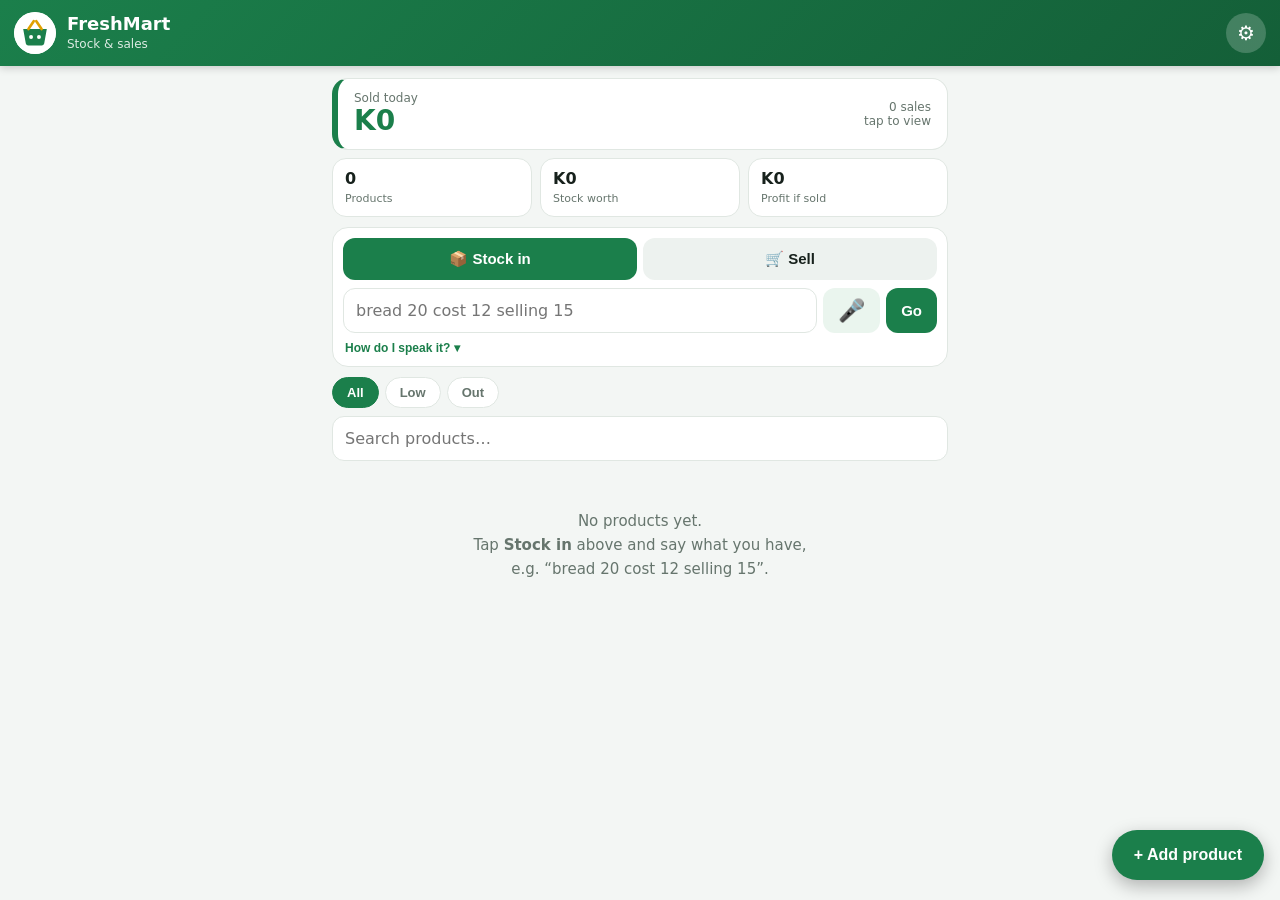
==== commit d306b625: "Update index.html" ====
--- a/index.html
+++ b/index.html
@@ -3,101 +3,53 @@
 <head>
 <meta charset="utf-8">
 <meta name="viewport" content="width=device-width,initial-scale=1,maximum-scale=1">
-<meta name="theme-color" content="#1b7f4b">
+<meta name="theme-color" content="#1b7f4b" id="themeMeta">
 <title>FreshMart Stock</title>
-<style>
-:root{--g:#1b7f4b;--gd:#145f38;--bg:#f4f7f5;--card:#fff;--tx:#1a2420;--mu:#6b7a73;--bd:#dfe7e2;--red:#c0392b;--amb:#e0a100}
-*{box-sizing:border-box;-webkit-tap-highlight-color:transparent}
-body{margin:0;font-family:system-ui,Segoe UI,Roboto,sans-serif;background:var(--bg);color:var(--tx);padding-bottom:90px}
-header{background:var(--g);color:#fff;padding:14px 16px;display:flex;align-items:center;gap:10px;position:sticky;top:0;z-index:5}
-header h1{font-size:18px;margin:0;line-height:1.1}
-header small{opacity:.8;font-size:12px}
-.stats{display:grid;grid-template-columns:1fr 1fr;gap:8px;padding:12px 12px 4px}
-.stat{background:var(--card);border-radius:12px;padding:10px;border:1px solid var(--bd)}
-.stat b{display:block;font-size:16px}.stat span{font-size:11px;color:var(--mu)}
-.stat.p b{color:var(--g)}
-.search{padding:8px 12px}
-input,select{width:100%;padding:12px;border:1px solid var(--bd);border-radius:10px;font-size:16px;background:#fff;color:var(--tx)}
-label{font-size:12px;color:var(--mu);display:block;margin:10px 0 4px}
-.item{background:var(--card);margin:8px 12px;border-radius:14px;border:1px solid var(--bd);padding:10px;display:flex;gap:10px;align-items:center}
-.thumb{width:64px;height:64px;border-radius:12px;flex:none;object-fit:cover;display:flex;align-items:center;justify-content:center;color:#fff;font-weight:700;font-size:28px;overflow:hidden}
-.thumb img{width:100%;height:100%;object-fit:cover}
-.info{flex:1;min-width:0}
-.info h3{margin:0;font-size:15px;white-space:nowrap;overflow:hidden;text-overflow:ellipsis}
-.info .m{font-size:12px;color:var(--mu);margin-top:2px}
-.info .pp{font-size:12px;color:var(--g);font-weight:600;margin-top:2px}
-.qty{text-align:center;flex:none}
-.qty b{font-size:20px;display:block}.qty span{font-size:10px;color:var(--mu)}
-.low b{color:var(--red)}
-.red{color:var(--red);font-weight:600}
-.sellb{border:0;background:var(--g);color:#fff;border-radius:10px;padding:10px 12px;font-weight:600;font-size:13px;flex:none}
-.fab{position:fixed;right:16px;bottom:20px;background:var(--g);color:#fff;border:0;border-radius:28px;padding:16px 22px;font-size:16px;font-weight:600;box-shadow:0 4px 14px rgba(0,0,0,.25)}
-.sheet{position:fixed;inset:0;background:rgba(0,0,0,.45);display:none;z-index:10;align-items:flex-end}
-.sheet.on{display:flex}
-.panel{background:#fff;width:100%;max-height:94vh;overflow:auto;border-radius:20px 20px 0 0;padding:16px}
-.panel h2{margin:0 0 6px;font-size:18px}
-.row{display:grid;grid-template-columns:1fr 1fr;gap:10px}
-.photo{display:flex;gap:12px;align-items:center;margin-top:6px}
-.photo .thumb{width:84px;height:84px;font-size:36px}
-.btn{border:0;border-radius:10px;padding:13px;font-size:15px;font-weight:600;width:100%}
-.btn.p{background:var(--g);color:#fff}.btn.s{background:#e8efeb;color:var(--tx)}.btn.d{background:#fdecea;color:var(--red)}
-.calc{background:#eef8f2;border:1px solid #cfe8d9;border-radius:12px;padding:12px;margin-top:12px;font-size:14px}
-.calc div{display:flex;justify-content:space-between;padding:3px 0}
-.calc .big{font-weight:700;color:var(--g);font-size:16px;border-top:1px dashed #b9dcc8;margin-top:4px;padding-top:7px}
-.empty{text-align:center;color:var(--mu);padding:50px 24px}
-.acts{display:flex;gap:8px;margin-top:14px}
-.cmd{background:#fff;margin:8px 12px 0;border:1px solid var(--bd);border-radius:14px;padding:10px}
-.tabs{display:grid;grid-template-columns:1fr 1fr;gap:6px;margin-bottom:8px}
-.tab{border:0;border-radius:10px;padding:11px;font-size:15px;font-weight:700;background:#e8efeb;color:var(--tx)}
-.tab.on{background:var(--g);color:#fff}
-.qa-r{display:flex;gap:6px}
-.qa-r input{flex:1;min-width:0}
-.qa-r button{border:0;border-radius:10px;font-size:15px;font-weight:600;padding:0 14px}
-.qa-r .mic{background:#e8efeb;font-size:20px}
-.qa-r .go{background:var(--g);color:#fff}
-.qa-t{font-size:11px;color:var(--mu);margin-top:6px;line-height:1.4}
-.ln{display:flex;align-items:center;gap:8px;padding:10px 0;border-bottom:1px solid var(--bd)}
-.ln-n{flex:1;min-width:0}.ln-n b{display:block;font-size:15px}
-.ln-s{font-size:12px;color:var(--mu);margin-top:2px}
-.ln-t{font-weight:700;min-width:64px;text-align:right}
-.stp{display:flex;align-items:center;gap:8px}
-.stp button{width:34px;height:34px;border:0;border-radius:50%;background:#e8efeb;font-size:20px;font-weight:700}
-.stp b{min-width:22px;text-align:center}
-.x{border:0;background:none;color:var(--red);font-size:20px;padding:4px 8px}
-.tot{display:flex;justify-content:space-between;font-size:22px;font-weight:800;color:var(--g);padding:12px 0 4px}
-.chg{font-size:20px;font-weight:800;margin-top:10px;text-align:center;padding:10px;border-radius:10px;background:#eef8f2;color:var(--g)}
-.chg.bad{background:#fdecea;color:var(--red)}
-#toast{position:fixed;left:50%;bottom:90px;transform:translateX(-50%);background:#1a2420;color:#fff;padding:12px 18px;border-radius:12px;font-size:14px;z-index:30;display:none;max-width:90%;text-align:center}
-</style>
+<link rel="stylesheet" href="style.css">
 </head>
 <body>
 <header>
-  <svg width="38" height="38" viewBox="0 0 64 64"><circle cx="32" cy="32" r="32" fill="#fff"/><path d="M14 26h36l-4 22a4 4 0 0 1-4 3H22a4 4 0 0 1-4-3z" fill="#1b7f4b"/><path d="M22 26l8-12M42 26l-8-12" stroke="#e0a100" stroke-width="4" stroke-linecap="round"/><circle cx="26" cy="38" r="3" fill="#fff"/><circle cx="38" cy="38" r="3" fill="#fff"/></svg>
-  <div><h1>FreshMart Stock</h1><small>Speak it. It stocks and sells.</small></div>
+  <div class="logo" id="hLogo"></div>
+  <div class="ht"><h1 id="hName">FreshMart</h1><small>Stock &amp; sales</small></div>
+  <button class="gear" onclick="openSettings()" aria-label="Settings">⚙</button>
 </header>
 
-<div class="stats">
-  <div class="stat"><b id="sItems">0</b><span>Products</span></div>
-  <div class="stat p"><b id="sToday">K0</b><span>Sold today</span></div>
-  <div class="stat"><b id="sValue">K0</b><span>Potential sales (stock)</span></div>
-  <div class="stat p"><b id="sProfit">K0</b><span>Projected profit</span></div>
-</div>
+<main>
+  <section class="sum">
+    <div class="hero" onclick="openSales()">
+      <div><span>Sold today</span><b id="sToday">K0</b></div>
+      <small id="sCount">0 sales<br>tap to view</small>
+    </div>
+    <div class="mini"><b id="sItems">0</b><span>Products</span></div>
+    <div class="mini"><b id="sValue">K0</b><span>Stock worth</span></div>
+    <div class="mini"><b id="sProfit">K0</b><span>Profit if sold</span></div>
+  </section>
 
-<div class="cmd">
-  <div class="tabs">
-    <button class="tab on" id="tStock" onclick="setMode('stock')">📦 Stock in</button>
-    <button class="tab" id="tSell" onclick="setMode('sell')">🛒 Sell</button>
+  <section class="cmd">
+    <div class="tabs">
+      <button class="tab on" id="tStock" onclick="setMode('stock')">📦 Stock in</button>
+      <button class="tab" id="tSell" onclick="setMode('sell')">🛒 Sell</button>
+    </div>
+    <div class="qa-r">
+      <input id="qa" autocomplete="off" onkeydown="if(event.key==='Enter')runCmd()">
+      <button class="mic" onclick="mic()" aria-label="Speak">🎤</button>
+      <button class="go" onclick="runCmd()">Go</button>
+    </div>
+    <button class="hint-b" onclick="toggleHint()">How do I speak it? ▾</button>
+    <div class="qa-t" id="hint" style="display:none"></div>
+  </section>
+
+  <div class="tools">
+    <div class="chips">
+      <button class="chip on" id="cAll" onclick="setFilter('all')">All</button>
+      <button class="chip" id="cLow" onclick="setFilter('low')">Low</button>
+      <button class="chip" id="cOut" onclick="setFilter('out')">Out</button>
+    </div>
+    <input id="q" placeholder="Search products…" oninput="render()">
   </div>
-  <div class="qa-r">
-    <input id="qa" autocomplete="off" onkeydown="if(event.key==='Enter')runCmd()">
-    <button class="mic" onclick="mic()">🎤</button>
-    <button class="go" onclick="runCmd()">Go</button>
-  </div>
-  <div class="qa-t" id="hint"></div>
-</div>
+  <div id="list"></div>
+</main>
 
-<div class="search"><input id="q" placeholder="Search products…" oninput="render()"></div>
-<div id="list"></div>
 <button class="fab" onclick="openForm()">+ Add product</button>
 <div id="toast"></div>
 
@@ -106,16 +58,15 @@
 <div class="sheet" id="sheet" onclick="if(event.target===this)closeForm()">
   <div class="panel">
     <h2 id="fTitle">New product</h2>
-    <label>Product photo (tap to take or choose)</label>
+    <label>Product photo (optional)</label>
     <div class="photo">
       <div class="thumb" id="fThumb" onclick="document.getElementById('file').click()">?</div>
       <div style="flex:1">
         <button class="btn s" onclick="document.getElementById('file').click()">📷 Capture photo</button>
-        <div style="font-size:11px;color:var(--mu);margin-top:6px">No photo? A logo badge is made automatically from the name.</div>
+        <div class="muted" style="margin-top:6px">No photo? A coloured badge is made from the name.</div>
       </div>
     </div>
     <input type="file" id="file" accept="image/*" capture="environment" hidden onchange="photo(this)">
-
     <label>Product name</label>
     <input id="fName" placeholder="e.g. Rice 5kg" oninput="calc();preview()">
     <div class="row">
@@ -124,16 +75,15 @@
       <div><label>Unit</label><input id="fUnit" value="pcs" placeholder="pcs, kg, pack"></div>
     </div>
     <div class="row">
-      <div><label>Cost price (K)</label><input id="fCost" type="number" inputmode="decimal" step="0.01" oninput="fromMarkup()"></div>
+      <div><label>Cost price</label><input id="fCost" type="number" inputmode="decimal" step="0.01" oninput="fromMarkup()"></div>
       <div><label>Markup (%)</label><input id="fMark" type="number" inputmode="decimal" step="0.1" value="25" oninput="fromMarkup()"></div>
     </div>
-    <label>Selling price (K) — auto, or type your own</label>
+    <label>Selling price — auto, or type your own</label>
     <input id="fSell" type="number" inputmode="decimal" step="0.01" oninput="fromSell()">
     <div class="row">
-      <div><label>Quantity in stock</label><input id="fQty" type="number" inputmode="numeric" oninput="calc()"></div>
+      <div><label>Quantity in stock</label><input id="fQty" type="number" inputmode="decimal" oninput="calc()"></div>
       <div><label>Low-stock alert at</label><input id="fLow" type="number" inputmode="numeric" value="5"></div>
     </div>
-
     <div class="calc" id="calc"></div>
     <div class="acts">
       <button class="btn d" id="fDel" style="display:none" onclick="del()">Delete</button>
@@ -143,301 +93,20 @@
   </div>
 </div>
 
-<div class="sheet" id="rsheet" onclick="if(event.target===this)this.classList.remove('on')">
+<div class="sheet" id="rsheet" onclick="if(event.target===this)closeRec()">
   <div class="panel">
     <h2 id="rTitle">Receive stock</h2>
     <label>Quantity arriving</label>
-    <input id="rQty" type="number" inputmode="numeric">
-    <label>New cost price (K) — leave as is if unchanged</label>
+    <input id="rQty" type="number" inputmode="decimal">
+    <label>Cost price — leave as is if unchanged</label>
     <input id="rCost" type="number" inputmode="decimal" step="0.01">
     <div class="acts">
-      <button class="btn s" onclick="document.getElementById('rsheet').classList.remove('on')">Cancel</button>
+      <button class="btn s" onclick="closeRec()">Cancel</button>
       <button class="btn p" onclick="receive()">Add to stock</button>
     </div>
   </div>
-</div><script>
-const K='freshmart.products.v1',KS='freshmart.sales.v1';
-function load(k){try{return JSON.parse(localStorage.getItem(k)||'[]')}catch(e){return []}}
-let P=load(K),S=load(KS);
-let editId=null,img=null,recId=null,mode='stock',cart=[],miss=[],sl=[],givenVal='';
-const $=id=>document.getElementById(id);
-const M=n=>'K'+(Math.round((+n||0)*100)/100).toLocaleString(undefined,{minimumFractionDigits:0,maximumFractionDigits:2});
-const rnd=n=>Math.round(n*100)/100;
-function put(k,v){try{localStorage.setItem(k,JSON.stringify(v))}catch(e){alert('Storage full — photos are too big. Delete some items.')}}
-const store=()=>put(K,P);
-function esc(s){return String(s).replace(/[&<>"]/g,c=>({'&':'&amp;','<':'&lt;','>':'&gt;','"':'&quot;'}[c]))}
-function toast(t){const e=$('toast');e.textContent=t;e.style.display='block';clearTimeout(toast.t);toast.t=setTimeout(()=>e.style.display='none',3500)}
-function hue(s){let h=0;for(const c of s)h=(h*31+c.charCodeAt(0))%360;return h}
-function badge(name,im){if(im)return `<img src="${im}">`;return (name||'?').trim().charAt(0).toUpperCase()||'?'}
-function bg(name){return `background:hsl(${hue(name||'?')},55%,42%)`}
+</div>
 
-/* ================= LIST ================= */
-function render(){
-  const q=$('q').value.toLowerCase();
-  const L=P.filter(p=>p.name.toLowerCase().includes(q));
-  $('list').innerHTML=L.length?L.map(p=>{
-    const low=p.qty<=p.low;
-    return `<div class="item"><div class="thumb" style="${p.img?'':bg(p.name)}" onclick="openForm('${p.id}')">${badge(p.name,p.img)}</div>
-    <div class="info" onclick="openForm('${p.id}')"><h3>${esc(p.name)}</h3>
-    <div class="m">Cost ${M(p.cost)} → Sell ${M(p.sell)}${p.sell<=0?' · <span class="red">⚠ set price</span>':''}</div>
-    <div class="pp">Profit/unit ${M(p.sell-p.cost)} · If all sold ${M((p.sell-p.cost)*p.qty)}</div></div>
-    <div class="qty ${low?'low':''}" onclick="openRec('${p.id}')"><b>${p.qty}</b><span>${low?'LOW · ':''}${esc(p.unit)} · +stock</span></div>
-    <button class="sellb" onclick="sellOne('${p.id}')">Sell</button></div>`}).join(''):
-    `<div class="empty">${P.length?'No match.':'No products yet.<br>Use <b>Stock in</b> above and say what you have,<br>e.g. “bread 20 cost 12 selling 15”.'}</div>`;
-  const d0=new Date();d0.setHours(0,0,0,0);
-  $('sItems').textContent=P.length;
-  $('sToday').textContent=M(S.filter(s=>s.t>=d0.getTime()).reduce((a,s)=>a+s.total,0));
-  $('sValue').textContent=M(P.reduce((a,p)=>a+p.sell*p.qty,0));
-  $('sProfit').textContent=M(P.reduce((a,p)=>a+(p.sell-p.cost)*p.qty,0));
-}
-
-/* ================= SPEECH → ITEMS ================= */
-//PARSE_START
-const NW={zero:0,one:1,two:2,three:3,four:4,five:5,six:6,seven:7,eight:8,nine:9,ten:10,eleven:11,twelve:12,thirteen:13,fourteen:14,fifteen:15,sixteen:16,seventeen:17,eighteen:18,nineteen:19,twenty:20,thirty:30,forty:40,fifty:50,sixty:60,seventy:70,eighty:80,ninety:90,dozen:12,half:0.5};
-const TENS='twenty|thirty|forty|fifty|sixty|seventy|eighty|ninety',ONES='one|two|three|four|five|six|seven|eight|nine';
-const LEAD=/^(?:i\s+)?(?:have\s+|just\s+)?(?:sold|sell|sale|add|stock|received|bought|buying|got|new|products?)\b\s*/;
-const key=s=>(s||'').toLowerCase().replace(/[^a-z0-9]/g,'');
-function norm(t){
-  t=(t||'').toLowerCase();
-  t=t.replace(new RegExp('\\b('+TENS+')[\\s-]+('+ONES+')\\b','g'),(m,a,b)=>NW[a]+NW[b]);
-  t=t.replace(new RegExp('\\b('+Object.keys(NW).join('|')+')\\b','g'),m=>NW[m]);
-  t=t.replace(/\b(\d+)\s+hundred\b/g,(m,n)=>n*100).replace(/\bhundred\b/g,'100');
-  t=t.replace(/\bk(?=\d)/g,'').replace(/\b(kwacha|zmw|please|um|uh)\b/g,' ');
-  t=t.replace(/cost price/g,'cost').replace(/(selling|sell|sale)\s+price/g,'selling').replace(/mark\s*up/g,'markup').replace(/\b(percent|per cent)\b|%/g,' ');
-  return t.replace(/\s+/g,' ').trim();
-}
-function splitItems(t){
-  return t.split(/\s*(?:,|;|\.\s|\b(?:then|next|also|plus)\b|\band\b(?!\s+(?:cost|selling|sell|price|markup|quantity|qty|stock)\b))\s*/).map(s=>s.trim()).filter(Boolean);
-}
-function parseSeg(s){
-  s=s.replace(LEAD,' ').trim();
-  const num='(\\d+(?:\\.\\d+)?)';
-  const take=re=>{const m=s.match(re);if(!m)return null;s=s.replace(m[0],' ');return parseFloat(m[1])};
-  const cost=take(new RegExp('\\b(?:cost|costs|bought|buying)\\b\\D{0,10}?'+num));
-  const sell=take(new RegExp('\\b(?:selling|sell|sells|price)\\b\\D{0,10}?'+num));
-  const mark=take(new RegExp('\\bmarkup\\b\\D{0,10}?'+num));
-  let qty=take(new RegExp('\\b(?:quantity|qty|stock|received)\\b\\D{0,10}?'+num));
-  let size='';
-  const sm=s.match(/(\d+(?:\.\d+)?)\s*(kg|g|ml|l|litres?|liters?|lb)\b/);
-  if(sm){size=sm[1]+sm[2].replace(/^lit.*/,'l');s=s.replace(sm[0],' ')}
-  const nm=s.match(/\b\d+(?:\.\d+)?\b/);
-  if(nm){if(qty===null)qty=parseFloat(nm[0]);s=s.replace(nm[0],' ')}
-  s=s.replace(/\b(loaf|loaves|pack|packs|packet|packets|bottle|bottles|bag|bags|piece|pieces|pcs|tin|tins|can|cans|unit|units|of|the|a|an)\b/g,' ');
-  let name=s.replace(/[^a-z\s'-]/g,' ').replace(/\s+/g,' ').trim();
-  if(!name)return null;
-  name=name.replace(/\b[a-z]/g,c=>c.toUpperCase())+(size?' '+size:'');
-  return {name,qty,cost,sell,mark};
-}
-function parseAll(text){return splitItems(norm(text)).map(parseSeg).filter(Boolean)}
-function findProduct(name){
-  const k=key(name);if(k.length<2)return null;
-  const alts=[k,k.replace(/(es|s)$/,'')].filter(x=>x.length>=2);
-  let best=null,bs=0;
-  for(const p of P){
-    const pk=key(p.name);if(pk.length<2)continue;let sc=0;
-    for(const a of alts){
-      if(pk===a)sc=Math.max(sc,4);
-      else if(pk.startsWith(a)||a.startsWith(pk))sc=Math.max(sc,3);
-      else if(a.length>=3&&(pk.includes(a)||a.includes(pk)))sc=Math.max(sc,2);
-    }
-    if(sc>bs){bs=sc;best=p}
-  }
-  return best;
-}
-//PARSE_END
-
-/* ================= COMMAND BAR ================= */
-const HINTS={
- stock:'Say what came in, e.g. <i>“bread 20 cost 12 selling 15, sugar 1 kg 10 cost 30 selling 38”</i>. New items are created; items you already have just get more stock. Tap the 🎤 on your keyboard to speak.',
- sell:'Say what was sold, e.g. <i>“sold 2 bread and 1 sugar”</i>. You will see the total, enter what the customer gave, and get the change. Tap the 🎤 on your keyboard to speak.'
-};
-const PH={stock:'bread 20 cost 12 selling 15',sell:'sold 2 bread and 1 sugar'};
-function setMode(m){
-  mode=m;$('tStock').classList.toggle('on',m==='stock');$('tSell').classList.toggle('on',m==='sell');
-  $('hint').innerHTML=HINTS[m];$('qa').placeholder=PH[m];
-}
-function runCmd(){
-  const txt=$('qa').value.trim();
-  if(!txt)return alert(mode==='sell'?'Say or type what was sold, e.g. sold 2 bread and 1 sugar':'Say or type what came in, e.g. bread 20 cost 12 selling 15');
-  const items=parseAll(txt);
-  if(!items.length)return alert('I could not understand: "'+txt+'"');
-  const asSell=mode==='sell'||/^\s*(i\s+)?(just\s+)?(sold|sell)\b/i.test(txt);
-  $('qa').value='';
-  if(asSell)startSale(items);else startStock(items);
-}
-function mic(){
-  const SR=window.SpeechRecognition||window.webkitSpeechRecognition;
-  if(!SR){$('qa').focus();return alert('Tap the microphone on your keyboard, speak, then tap Go.')}
-  try{
-    const r=new SR();r.lang='en-US';r.interimResults=false;
-    r.onresult=e=>{$('qa').value=e.results[0][0].transcript;runCmd()};
-    r.onerror=()=>{$('qa').focus();alert('Mic not available here. Tap the microphone on your keyboard, speak, then tap Go.')};
-    r.start();
-  }catch(e){$('qa').focus();alert('Tap the microphone on your keyboard, speak, then tap Go.')}
-}
-function closeV(){$('vsheet').classList.remove('on');cart=[];miss=[];sl=[]}
-
-/* ================= STOCK IN ================= */
-function prices(it){
-  let c=it.cost,s=it.sell;
-  if(it.p){
-    c=c!==null?c:it.p.cost;
-    if(s===null){
-      if(it.mark!==null&&c>0)s=rnd(c*(1+it.mark/100));
-      else if(c!==it.p.cost&&it.p.cost>0)s=rnd(c*it.p.sell/it.p.cost);
-      else s=it.p.sell;
-    }
-  }else{
-    c=c!==null?c:0;
-    if(s===null)s=c>0?rnd(c*(1+(it.mark!==null?it.mark:25)/100)):0;
-  }
-  return {c,s};
-}
-function startStock(items){
-  sl=items.map(it=>{
-    const p=findProduct(it.name);
-    let qty=it.qty;
-    if(qty===null)qty=(p&&(it.cost!==null||it.sell!==null||it.mark!==null))?0:1;
-    return {...it,p,qty};
-  });
-  renderStock();$('vsheet').classList.add('on');
-}
-function renderStock(){
-  if(!sl.length)return closeV();
-  const rows=sl.map((it,i)=>{
-    const {c,s}=prices(it);
-    const warn=s<=0?' <span class="red">⚠ price needed</span>':'';
-    const head=it.p?`🔄 <b>${esc(it.p.name)}</b>`:`🆕 <b>${esc(it.name)}</b>`;
-    const sub=it.p?`stock ${it.p.qty} → <b>${it.p.qty+it.qty}</b> (+${it.qty})`:`new · quantity ${it.qty}`;
-    return `<div class="ln"><div class="ln-n">${head}<div class="ln-s">${sub}</div><div class="ln-s">Cost ${M(c)} · Sell ${M(s)}${warn}</div></div><button class="x" onclick="rmStock(${i})">✕</button></div>`;
-  }).join('');
-  $('vpanel').innerHTML=`<h2>📦 Add to stock</h2><div class="ln-s">Check this, then confirm.</div>${rows}
-  <div class="acts"><button class="btn s" onclick="closeV()">Cancel</button><button class="btn p" onclick="confirmStock()">Confirm</button></div>`;
-}
-function rmStock(i){sl.splice(i,1);renderStock()}
-function confirmStock(){
-  let upd=0,made=0;
-  sl.forEach((it,i)=>{
-    const {c,s}=prices(it);
-    const p=it.p||P.find(x=>key(x.name)===key(it.name));
-    if(p){p.qty+=it.qty;p.cost=c;p.sell=s;upd++}
-    else{P.unshift({id:'p'+Date.now()+'_'+i,name:it.name,cat:'Other',unit:'pcs',cost:c,sell:s,qty:it.qty,low:5,img:null});made++}
-  });
-  store();closeV();render();
-  toast('Saved: '+made+' new, '+upd+' updated');
-}
-
-/* ================= SELL ================= */
-function addCart(id,q){const c=cart.find(x=>x.id===id);if(c)c.qty+=q;else cart.push({id,qty:q})}
-function sellOne(id){miss=[];givenVal='';addCart(id,1);openSale()}
-function startSale(items){
-  cart=[];miss=[];givenVal='';
-  for(const it of items){
-    const p=findProduct(it.name);const q=it.qty===null?1:it.qty;
-    if(!p){miss.push(it.name);continue}
-    addCart(p.id,q);
-  }
-  if(!cart.length)return alert('Not found in your stock: '+miss.join(', ')+'\nAdd it first using Stock in.');
-  openSale();
-}
-function openSale(){renderSale();$('vsheet').classList.add('on')}
-function saleTotal(){return cart.reduce((a,c)=>{const p=P.find(x=>x.id===c.id);return a+p.sell*c.qty},0)}
-function renderSale(){
-  if(!cart.length)return closeV();
-  const rows=cart.map((c,i)=>{
-    const p=P.find(x=>x.id===c.id);
-    const w=(c.qty>p.qty?` · <span class="red">only ${p.qty} in stock</span>`:'')+(p.sell<=0?' · <span class="red">no price set</span>':'');
-    return `<div class="ln"><div class="ln-n"><b>${esc(p.name)}</b><div class="ln-s">${M(p.sell)} each${w}</div></div>
-    <div class="stp"><button onclick="cq(${i},-1)">−</button><b>${c.qty}</b><button onclick="cq(${i},1)">+</button></div>
-    <div class="ln-t">${M(p.sell*c.qty)}</div></div>`;
-  }).join('');
-  const m=miss.length?`<div class="ln-s red" style="margin-top:8px">Not found, skipped: ${esc(miss.join(', '))}</div>`:'';
-  $('vpanel').innerHTML=`<h2>🛒 Sale</h2>${rows}${m}
-  <div class="tot"><span>Total</span><span>${M(saleTotal())}</span></div>
-  <label>Amount given by customer (K)</label>
-  <input id="given" type="number" inputmode="decimal" step="0.01" value="${esc(givenVal)}" oninput="upd()">
-  <div class="chg" id="chg"></div>
-  <div class="acts"><button class="btn s" onclick="closeV()">Cancel</button><button class="btn p" onclick="confirmSale()">Confirm sale</button></div>`;
-  upd();
-}
-function cq(i,d){cart[i].qty+=d;if(cart[i].qty<=0)cart.splice(i,1);renderSale()}
-function upd(){
-  const e=$('given');if(!e)return;givenVal=e.value;
-  const g=+givenVal,t=saleTotal(),c=$('chg');
-  if(!givenVal){c.className='chg';c.textContent='Enter what the customer gave to see the change';c.style.fontSize='13px';return}
-  c.style.fontSize='';
-  if(g>=t){c.className='chg';c.textContent='Change: '+M(g-t)}
-  else{c.className='chg bad';c.textContent='Short by '+M(t-g)}
-}
-function confirmSale(){
-  if(!cart.length)return;
-  const total=saleTotal(),g=+givenVal||0;
-  if(g>0&&g<total&&!confirm('Customer gave less than the total. Save the sale anyway?'))return;
-  const lines=cart.map(c=>{const p=P.find(x=>x.id===c.id);return {id:p.id,name:p.name,qty:c.qty,price:p.sell,cost:p.cost}});
-  cart.forEach(c=>{const p=P.find(x=>x.id===c.id);p.qty=Math.max(0,rnd(p.qty-c.qty))});
-  S.push({t:Date.now(),total,given:g,change:g?rnd(g-total):0,lines});
-  store();put(KS,S);
-  const ch=g?' · Change '+M(g-total):'';
-  closeV();render();toast('Sale saved · Total '+M(total)+ch);
-}
-
-/* ================= MANUAL FORM ================= */
-function preview(){const n=$('fName').value;$('fThumb').innerHTML=badge(n,img);$('fThumb').style.cssText=img?'':bg(n)}
-function photo(inp){
-  const f=inp.files[0];if(!f)return;
-  const r=new FileReader();
-  r.onload=e=>{const i=new Image();i.onload=()=>{
-    const s=320,c=document.createElement('canvas'),k=Math.min(1,s/Math.max(i.width,i.height));
-    c.width=i.width*k;c.height=i.height*k;c.getContext('2d').drawImage(i,0,0,c.width,c.height);
-    img=c.toDataURL('image/jpeg',.7);preview()};i.src=e.target.result};
-  r.readAsDataURL(f);inp.value='';
-}
-function fromMarkup(){
-  const c=+$('fCost').value,m=+$('fMark').value;
-  if(c>0)$('fSell').value=rnd(c*(1+m/100));calc();
-}
-function fromSell(){
-  const c=+$('fCost').value,s=+$('fSell').value;
-  if(c>0&&s>0)$('fMark').value=Math.round((s/c-1)*1000)/10;calc();
-}
-function calc(){
-  const c=+$('fCost').value||0,s=+$('fSell').value||0,q=+$('fQty').value||0;
-  $('calc').innerHTML=`<div><span>Money spent on stock</span><b>${M(c*q)}</b></div>
-  <div><span>Profit per unit</span><b>${M(s-c)}</b></div>
-  <div><span>Potential sales (all sold)</span><b>${M(s*q)}</b></div>
-  <div class="big"><span>Projected profit</span><span>${M((s-c)*q)}</span></div>`;
-}
-function openForm(id){
-  editId=id||null;const p=P.find(x=>x.id===id);
-  img=p?p.img:null;
-  $('fTitle').textContent=p?'Edit product':'New product';
-  $('fName').value=p?p.name:'';$('fCat').value=p?p.cat:'Staples';$('fUnit').value=p?p.unit:'pcs';
-  $('fCost').value=p?p.cost:'';$('fSell').value=p?p.sell:'';$('fQty').value=p?p.qty:'';$('fLow').value=p?p.low:5;
-  $('fMark').value=p&&p.cost>0?Math.round((p.sell/p.cost-1)*1000)/10:25;
-  $('fDel').style.display=p?'block':'none';
-  preview();calc();$('sheet').classList.add('on');
-}
-function closeForm(){$('sheet').classList.remove('on')}
-function save(){
-  const name=$('fName').value.trim(),cost=+$('fCost').value,sell=+$('fSell').value;
-  if(!name)return alert('Enter the product name.');
-  if(!(cost>0))return alert('Enter the cost price.');
-  if(!(sell>0))return alert('Enter a selling price or markup.');
-  const o={name,cat:$('fCat').value,unit:$('fUnit').value||'pcs',cost,sell,qty:+$('fQty').value||0,low:+$('fLow').value||0,img};
-  if(editId){Object.assign(P.find(x=>x.id===editId),o)}else{P.unshift({id:'p'+Date.now(),...o})}
-  store();closeForm();render();
-}
-function del(){if(confirm('Delete this product?')){P=P.filter(x=>x.id!==editId);store();closeForm();render()}}
-function openRec(id){recId=id;const p=P.find(x=>x.id===id);$('rTitle').textContent='Receive stock: '+p.name;$('rQty').value='';$('rCost').value=p.cost;$('rsheet').classList.add('on')}
-function receive(){
-  const p=P.find(x=>x.id===recId),q=+$('rQty').value,c=+$('rCost').value;
-  if(!(q>0))return alert('Enter the quantity.');
-  if(c>0&&c!==p.cost){const m=p.cost>0?p.sell/p.cost:1.25;p.cost=c;p.sell=rnd(c*m)}
-  p.qty+=q;store();$('rsheet').classList.remove('on');render();
-}
-
-setMode('stock');
-render();
-</script>
+<script src="app.js"></script>
 </body>
 </html>
--- a/style.css
+++ b/style.css
@@ -0,0 +1,97 @@
+:root{--g:#1b7f4b;--gd:#145f38;--gl:#eaf5ee;--bg:#f3f6f4;--card:#fff;--tx:#17211c;--mu:#66756d;--bd:#e0e7e2;--red:#c0392b;--amb:#d98e04}
+*{box-sizing:border-box;-webkit-tap-highlight-color:transparent}
+html,body{margin:0}
+body{font-family:system-ui,-apple-system,Segoe UI,Roboto,sans-serif;background:var(--bg);color:var(--tx);padding-bottom:96px;font-size:15px}
+header{background:linear-gradient(135deg,var(--g),var(--gd));color:#fff;padding:12px 14px;display:flex;align-items:center;gap:11px;position:sticky;top:0;z-index:5;box-shadow:0 2px 8px rgba(0,0,0,.18)}
+.logo{width:42px;height:42px;border-radius:50%;background:#fff;flex:none;overflow:hidden;display:flex;align-items:center;justify-content:center;color:var(--g)}
+.logo img{width:100%;height:100%;object-fit:cover}.logo svg{width:100%;height:100%}
+.ht{flex:1;min-width:0}
+.ht h1{margin:0;font-size:18px;line-height:1.15;white-space:nowrap;overflow:hidden;text-overflow:ellipsis}
+.ht small{opacity:.85;font-size:12px}
+.gear{border:0;background:rgba(255,255,255,.2);color:#fff;width:40px;height:40px;border-radius:50%;font-size:20px;flex:none}
+main{max-width:640px;margin:0 auto}
+.sum{display:grid;grid-template-columns:repeat(3,1fr);gap:8px;padding:12px 12px 0}
+.hero{grid-column:1/-1;background:var(--card);border:1px solid var(--bd);border-left:6px solid var(--g);border-radius:16px;padding:12px 16px;display:flex;justify-content:space-between;align-items:center}
+.hero span{font-size:12px;color:var(--mu);display:block}
+.hero b{font-size:28px;display:block;line-height:1.15;color:var(--g)}
+.hero small{font-size:12px;color:var(--mu);text-align:right}
+.mini{background:var(--card);border:1px solid var(--bd);border-radius:14px;padding:10px 12px;min-width:0}
+.mini b{display:block;font-size:16px;white-space:nowrap;overflow:hidden;text-overflow:ellipsis}
+.mini span{font-size:11px;color:var(--mu)}
+.cmd{background:var(--card);margin:10px 12px 0;border:1px solid var(--bd);border-radius:16px;padding:10px}
+.tabs{display:grid;grid-template-columns:1fr 1fr;gap:6px;margin-bottom:8px}
+.tab{border:0;border-radius:12px;padding:12px;font-size:15px;font-weight:700;background:#edf2ef;color:var(--tx)}
+.tab.on{background:var(--g);color:#fff}
+.qa-r{display:flex;gap:6px}
+.qa-r input{flex:1;min-width:0}
+.qa-r button{border:0;border-radius:12px;font-size:15px;font-weight:700;padding:0 15px}
+.qa-r .mic{background:var(--gl);font-size:22px}
+.qa-r .go{background:var(--g);color:#fff}
+.hint-b{border:0;background:none;color:var(--g);font-size:12px;font-weight:600;padding:8px 2px 0}
+.qa-t{font-size:12px;color:var(--mu);margin-top:6px;line-height:1.5}
+.tools{padding:10px 12px 2px}
+.chips{display:flex;gap:6px;margin-bottom:8px}
+.chip{border:1px solid var(--bd);background:#fff;border-radius:20px;padding:7px 14px;font-size:13px;font-weight:600;color:var(--mu)}
+.chip.on{background:var(--g);border-color:var(--g);color:#fff}
+input,select,textarea{width:100%;padding:12px;border:1px solid var(--bd);border-radius:12px;font-size:16px;background:#fff;color:var(--tx);font-family:inherit}
+input:focus,select:focus,textarea:focus{outline:2px solid var(--g);outline-offset:-1px}
+label{font-size:12px;color:var(--mu);display:block;margin:10px 0 4px}
+.item{background:var(--card);margin:8px 12px;border-radius:16px;border:1px solid var(--bd);padding:10px;display:flex;gap:10px;align-items:center}
+.thumb{width:58px;height:58px;border-radius:14px;flex:none;display:flex;align-items:center;justify-content:center;color:#fff;font-weight:700;font-size:26px;overflow:hidden}
+.thumb img{width:100%;height:100%;object-fit:cover}
+.info{flex:1;min-width:0}
+.info h3{margin:0;font-size:15px;white-space:nowrap;overflow:hidden;text-overflow:ellipsis}
+.price{display:flex;align-items:baseline;gap:8px;margin-top:2px}
+.price b{font-size:18px;color:var(--g)}.price span{font-size:12px;color:var(--mu)}
+.pp{font-size:12px;color:var(--mu);margin-top:1px}
+.side{display:flex;flex-direction:column;gap:6px;flex:none;align-items:stretch;width:76px}
+.qty{border:0;border-radius:12px;padding:6px 4px;background:var(--gl);color:var(--g);text-align:center;font-weight:800;font-size:18px;line-height:1.1}
+.qty small{display:block;font-size:10px;font-weight:600;opacity:.85}.qty.low{background:#fff4d6;color:#a86c00}.qty.out{background:#fdecea;color:var(--red)}
+.sellb{border:0;background:var(--g);color:#fff;border-radius:12px;padding:9px 6px;font-weight:700;font-size:14px}
+.red{color:var(--red);font-weight:600}
+.muted{font-size:12px;color:var(--mu)}
+.fab{position:fixed;right:16px;bottom:20px;background:var(--g);color:#fff;border:0;border-radius:30px;padding:16px 22px;font-size:16px;font-weight:700;box-shadow:0 6px 18px rgba(0,0,0,.28);z-index:6}
+.sheet{position:fixed;inset:0;background:rgba(0,0,0,.5);display:none;z-index:10;align-items:flex-end}
+.sheet.on{display:flex}
+.panel{background:#fff;width:100%;max-height:94vh;overflow:auto;border-radius:22px 22px 0 0;padding:16px 16px 22px}
+.panel h2{margin:0 0 4px;font-size:19px}
+.row{display:grid;grid-template-columns:1fr 1fr;gap:10px}
+.row3{display:grid;grid-template-columns:1fr 1fr 1fr;gap:8px}
+.photo{display:flex;gap:12px;align-items:center;margin-top:6px}
+.photo .thumb{width:84px;height:84px;font-size:36px}
+.btn{border:0;border-radius:12px;padding:14px;font-size:15px;font-weight:700;width:100%}
+.btn.p{background:var(--g);color:#fff}.btn.s{background:#e9efec;color:var(--tx)}.btn.d{background:#fdecea;color:var(--red)}
+.calc{background:var(--gl);border-radius:14px;padding:12px;margin-top:12px;font-size:14px}
+.calc div{display:flex;justify-content:space-between;padding:3px 0}
+.calc .big{font-weight:800;color:var(--g);font-size:16px;border-top:1px dashed var(--bd);margin-top:4px;padding-top:7px}
+.empty{text-align:center;color:var(--mu);padding:46px 24px;line-height:1.6}
+.acts{display:flex;gap:8px;margin-top:16px}
+.sl{border:1px solid var(--bd);border-radius:14px;padding:10px 12px 12px;margin-top:10px}
+.sl-h{display:flex;justify-content:space-between;align-items:center}
+.tag{font-size:11px;font-weight:800;border-radius:8px;padding:3px 8px}
+.tag.new{background:#e3f1ff;color:#1b5f9e}.tag.old{background:var(--gl);color:var(--g)}
+.sl .ln-s{margin-top:8px;font-size:12px;color:var(--mu);line-height:1.5}
+.sl input[readonly]{background:#f4f7f5;color:var(--mu)}
+.ln{display:flex;align-items:center;gap:8px;padding:10px 0;border-bottom:1px solid var(--bd)}
+.ln-n{flex:1;min-width:0}.ln-n b{display:block;font-size:15px}
+.ln-s{font-size:12px;color:var(--mu);margin-top:2px}
+.ln-t{font-weight:700;min-width:64px;text-align:right}
+.stp{display:flex;align-items:center;gap:8px}
+.stp button{width:36px;height:36px;border:0;border-radius:50%;background:#e9efec;font-size:20px;font-weight:700}
+.stp b{min-width:22px;text-align:center}
+.x{border:0;background:none;color:var(--red);font-size:20px;padding:4px 8px}
+.tot{display:flex;justify-content:space-between;font-size:24px;font-weight:800;color:var(--g);padding:12px 0 4px}
+.chg{font-size:22px;font-weight:800;margin-top:10px;text-align:center;padding:12px;border-radius:12px;background:var(--gl);color:var(--g)}
+.chg.bad{background:#fdecea;color:var(--red)}
+.sale{border:1px solid var(--bd);border-radius:14px;padding:10px 12px;margin-top:8px;display:flex;gap:10px;align-items:center}
+.sale .sn{flex:1;min-width:0;font-size:13px;line-height:1.4}.sale .sn b{font-size:15px}
+.undo{border:0;background:#fdecea;color:var(--red);border-radius:10px;padding:8px 10px;font-weight:700;font-size:12px}
+.pill3{display:grid;grid-template-columns:repeat(3,1fr);gap:8px;margin:10px 0 4px}
+.pill3 div{background:var(--gl);border-radius:12px;padding:10px;text-align:center}
+.pill3 b{display:block;font-size:17px;color:var(--g)}.pill3 span{font-size:11px;color:var(--mu)}
+.themes{display:grid;grid-template-columns:repeat(3,1fr);gap:8px}
+.th{border:2px solid var(--bd);background:#fff;border-radius:14px;padding:10px 6px;text-align:center;font-size:12px;font-weight:700;color:var(--tx)}
+.th i{display:block;height:26px;border-radius:8px;margin-bottom:6px}
+.th.on{border-color:var(--tx)}
+.hr{height:1px;background:var(--bd);margin:18px 0 6px}
+#toast{position:fixed;left:50%;bottom:92px;transform:translateX(-50%);background:#17211c;color:#fff;padding:12px 18px;border-radius:14px;font-size:14px;z-index:30;display:none;max-width:90%;text-align:center}
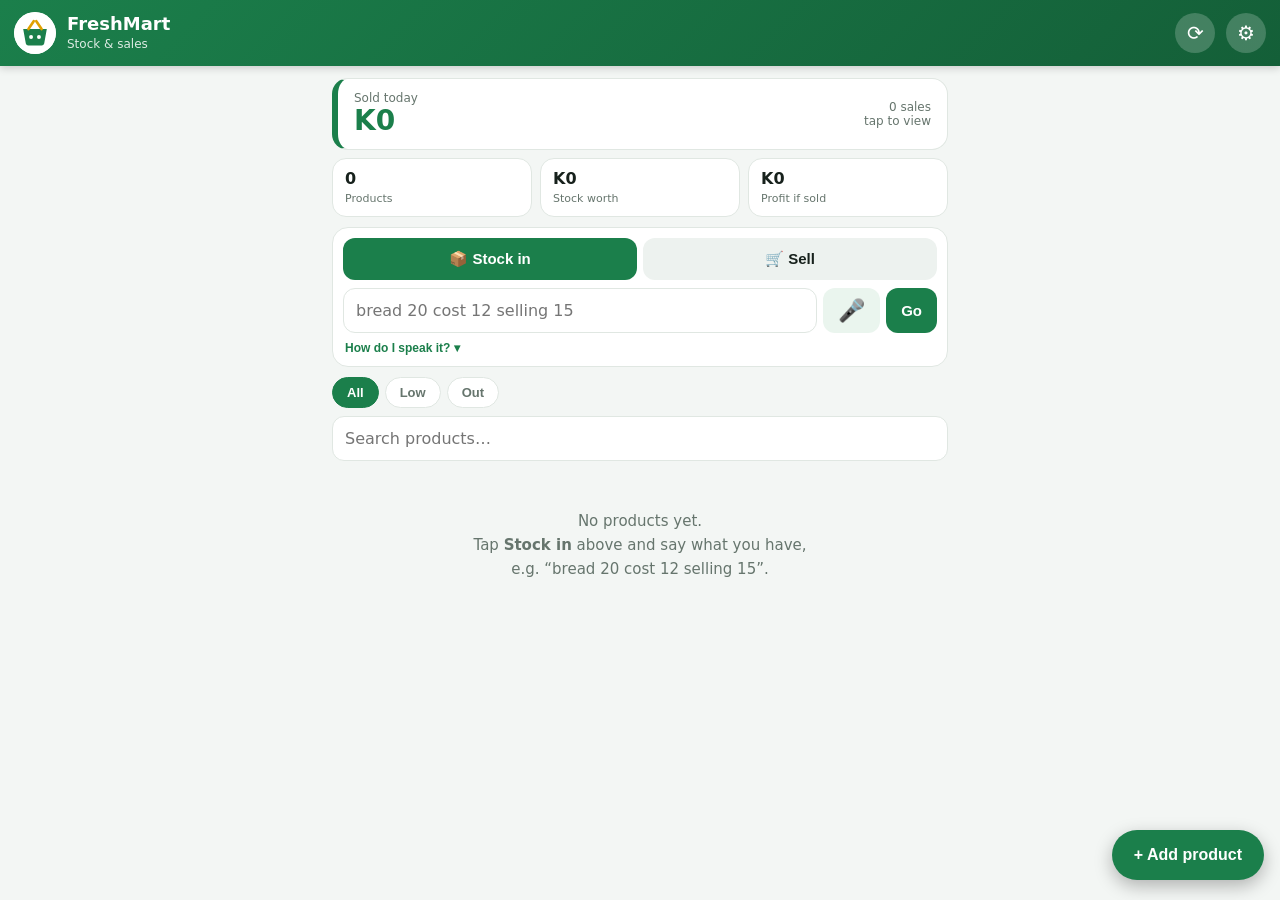
==== commit c1c046bf: "Add brain.js script to index.html" ====
--- a/index.html
+++ b/index.html
@@ -107,6 +107,6 @@
   </div>
 </div>
 
-<script src="app.js"></script>
+<script src="app.js"></script><script src="brain.js"></script>
 </body>
 </html>
